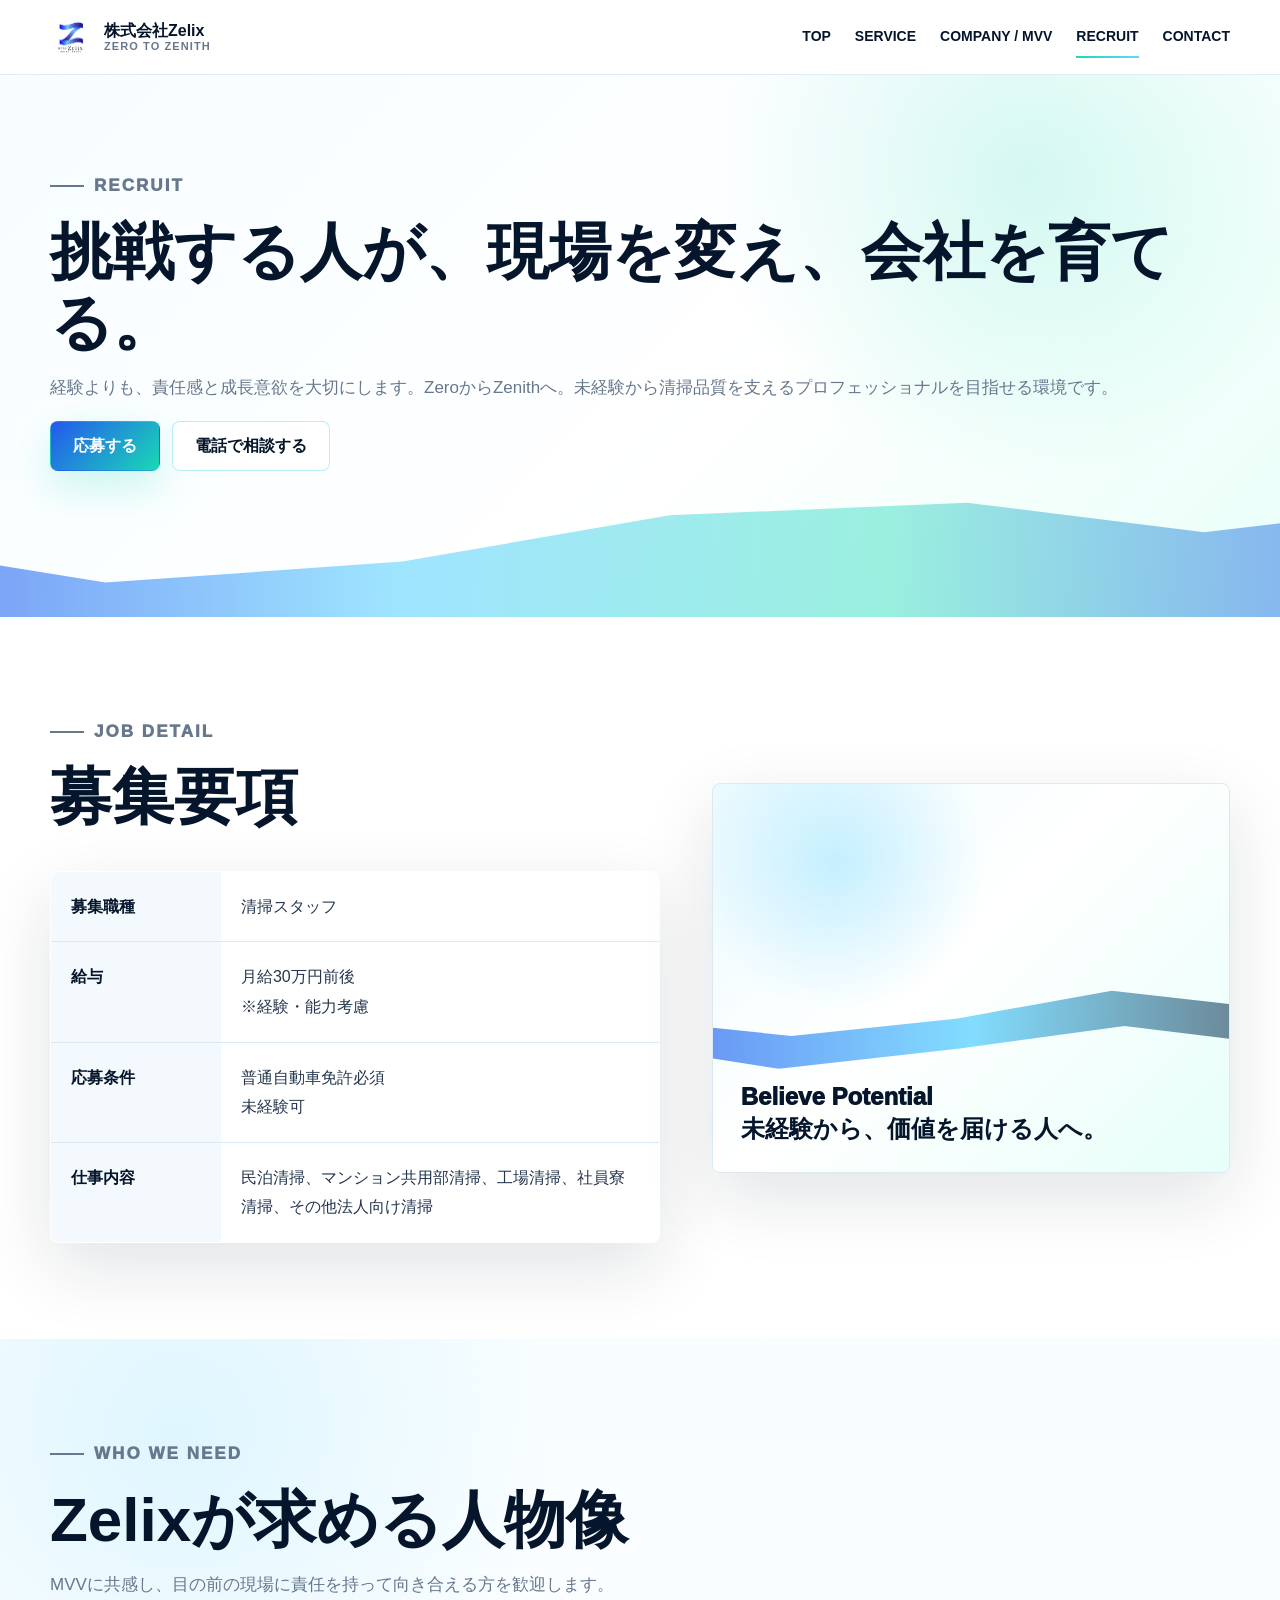
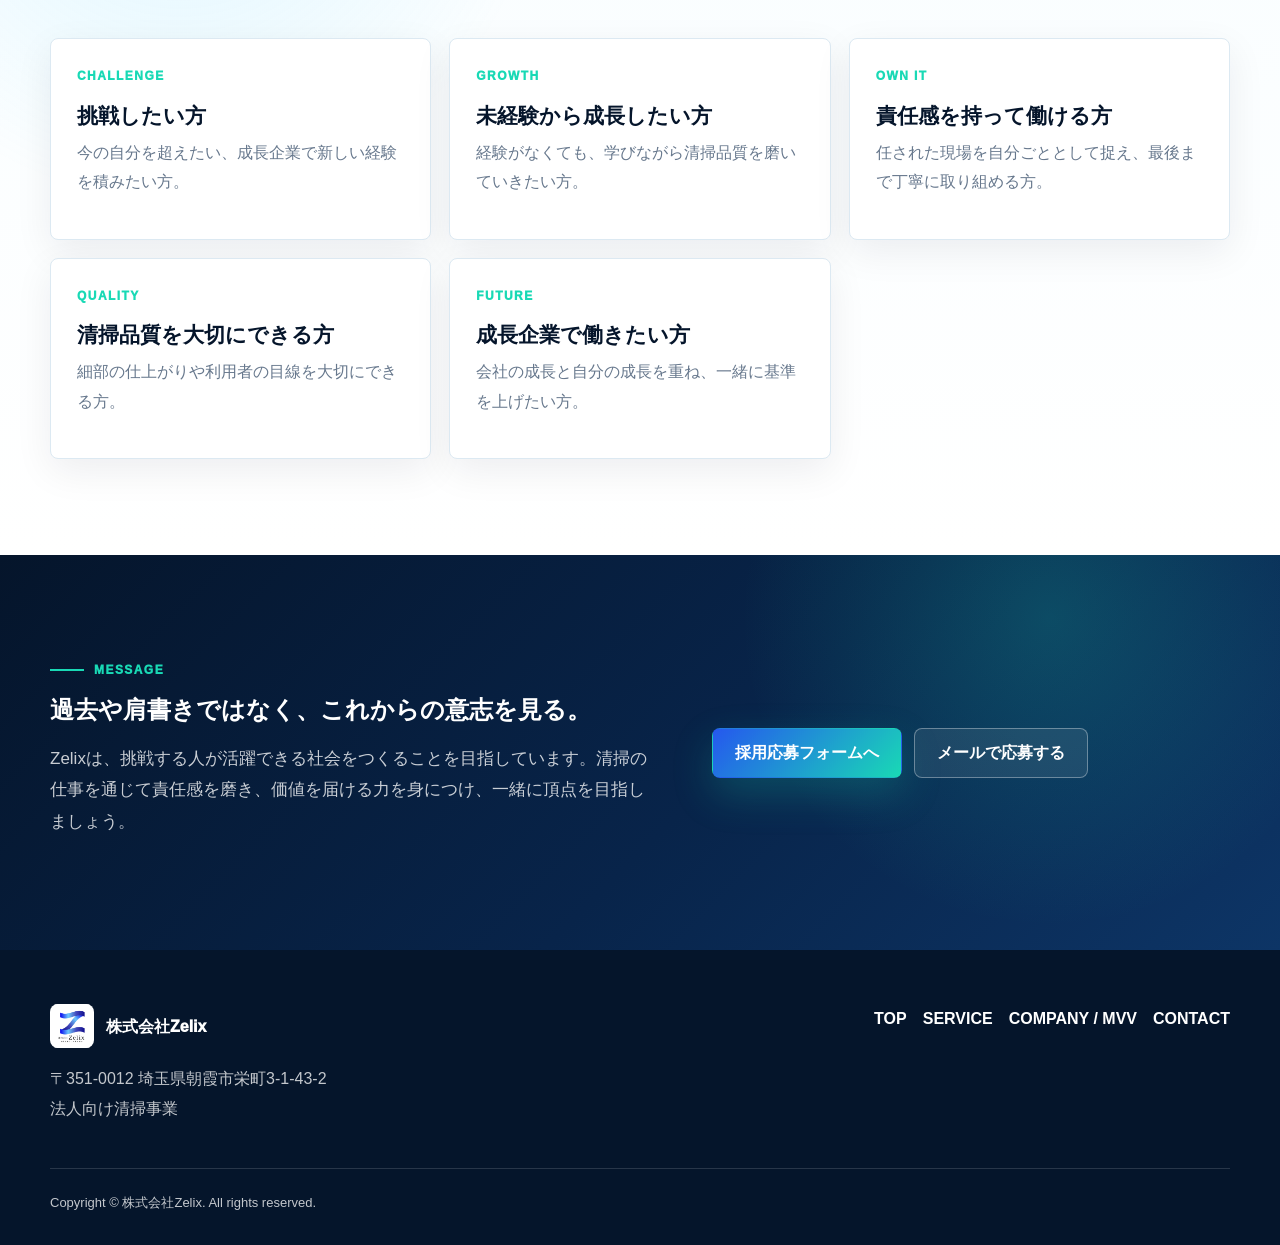
==== careers.html @ 41d95df4 "Redesign Zelix corporate site" ====
<!doctype html>
<html lang="ja">
<head>
  <meta charset="utf-8">
  <meta name="viewport" content="width=device-width, initial-scale=1">
  <title>RECRUIT | 株式会社Zelix</title>
  <meta name="description" content="株式会社Zelixの採用情報。清掃スタッフを募集しています。月給30万円前後、普通自動車免許必須、未経験可。清掃求人 埼玉・朝霞市。">
  <meta property="og:title" content="RECRUIT | 株式会社Zelix">
  <meta property="og:description" content="ZeroからZenithへ。挑戦したい方、未経験から成長したい方を歓迎します。">
  <meta property="og:type" content="website">
  <meta property="og:image" content="assets/zelix-logo-glow.png">
  <link rel="icon" href="assets/zelix-logo.jpg">
  <link rel="stylesheet" href="styles.css">
</head>
<body>
  <header class="site-header">
    <div class="nav">
      <a class="brand" href="index.html"><img src="assets/zelix-logo.jpg" alt="株式会社Zelix ロゴ"><span>株式会社Zelix<small>Zero to Zenith</small></span></a>
      <button class="menu-toggle" type="button" aria-expanded="false" aria-label="メニュー">≡</button>
      <nav class="nav-links" aria-label="主要ナビゲーション">
        <a href="index.html">TOP</a>
        <a href="services.html">SERVICE</a>
        <a href="company.html">COMPANY / MVV</a>
        <a href="careers.html" aria-current="page">RECRUIT</a>
        <a href="index.html#contact">CONTACT</a>
      </nav>
    </div>
  </header>

  <main>
    <section class="page-hero">
      <div class="container">
        <p class="eyebrow">Recruit</p>
        <h1>挑戦する人が、現場を変え、会社を育てる。</h1>
        <p>経験よりも、責任感と成長意欲を大切にします。ZeroからZenithへ。未経験から清掃品質を支えるプロフェッショナルを目指せる環境です。</p>
        <div class="actions"><a class="btn btn-primary" href="index.html#contact">応募する</a><a class="btn btn-light" href="tel:09079492889">電話で相談する</a></div>
      </div>
    </section>

    <section class="section">
      <div class="container split">
        <div>
          <div class="section-head">
            <p class="eyebrow">Job Detail</p>
            <h2>募集要項</h2>
          </div>
          <table class="table">
            <tbody>
              <tr><th>募集職種</th><td>清掃スタッフ</td></tr>
              <tr><th>給与</th><td>月給30万円前後<br>※経験・能力考慮</td></tr>
              <tr><th>応募条件</th><td>普通自動車免許必須<br>未経験可</td></tr>
              <tr><th>仕事内容</th><td>民泊清掃、マンション共用部清掃、工場清掃、社員寮清掃、その他法人向け清掃</td></tr>
            </tbody>
          </table>
        </div>
        <div class="media-frame"><span>Believe Potential<br>未経験から、価値を届ける人へ。</span></div>
      </div>
    </section>

    <section class="section section-soft">
      <div class="container">
        <div class="section-head">
          <p class="eyebrow">Who We Need</p>
          <h2>Zelixが求める人物像</h2>
          <p>MVVに共感し、目の前の現場に責任を持って向き合える方を歓迎します。</p>
        </div>
        <div class="grid-3">
          <article class="card"><small>Challenge</small><h3>挑戦したい方</h3><p>今の自分を超えたい、成長企業で新しい経験を積みたい方。</p></article>
          <article class="card"><small>Growth</small><h3>未経験から成長したい方</h3><p>経験がなくても、学びながら清掃品質を磨いていきたい方。</p></article>
          <article class="card"><small>Own It</small><h3>責任感を持って働ける方</h3><p>任された現場を自分ごととして捉え、最後まで丁寧に取り組める方。</p></article>
          <article class="card"><small>Quality</small><h3>清掃品質を大切にできる方</h3><p>細部の仕上がりや利用者の目線を大切にできる方。</p></article>
          <article class="card"><small>Future</small><h3>成長企業で働きたい方</h3><p>会社の成長と自分の成長を重ね、一緒に基準を上げたい方。</p></article>
        </div>
      </div>
    </section>

    <section class="section section-dark">
      <div class="container split">
        <div>
          <p class="eyebrow">Message</p>
          <h2>過去や肩書きではなく、これからの意志を見る。</h2>
          <p class="lead">Zelixは、挑戦する人が活躍できる社会をつくることを目指しています。清掃の仕事を通じて責任感を磨き、価値を届ける力を身につけ、一緒に頂点を目指しましょう。</p>
        </div>
        <div class="actions"><a class="btn btn-primary" href="index.html#contact">採用応募フォームへ</a><a class="btn btn-ghost" href="mailto:uzawa@zelix-jp.com?subject=採用応募について">メールで応募する</a></div>
      </div>
    </section>
  </main>

  <footer class="site-footer">
    <div class="container footer-grid">
      <div><a class="footer-brand" href="index.html"><img src="assets/zelix-logo.jpg" alt="">株式会社Zelix</a><p>〒351-0012 埼玉県朝霞市栄町3-1-43-2<br>法人向け清掃事業</p></div>
      <nav class="footer-links" aria-label="フッターナビゲーション"><a href="index.html">TOP</a><a href="services.html">SERVICE</a><a href="company.html">COMPANY / MVV</a><a href="index.html#contact">CONTACT</a></nav>
    </div>
    <div class="container copyright">Copyright © 株式会社Zelix. All rights reserved.</div>
  </footer>
  <script src="script.js" defer></script>
</body>
</html>
---- styles.css ----
:root {
  --navy: #05152b;
  --midnight: #071f3f;
  --deep: #0b2e5a;
  --blue: #2558ee;
  --sky: #67d5ff;
  --emerald: #19d9b5;
  --mint: #dffcf7;
  --ink: #0c1d32;
  --text: #24364d;
  --muted: #67788d;
  --line: #dce9f2;
  --paper: #ffffff;
  --soft: #f5fbfe;
  --radius: 8px;
  --shadow: 0 24px 72px rgba(5, 21, 43, 0.12);
}

* {
  box-sizing: border-box;
}

html {
  scroll-behavior: smooth;
}

body {
  margin: 0;
  color: var(--text);
  background: var(--paper);
  font-family: "Noto Sans JP", "Hiragino Kaku Gothic ProN", "Yu Gothic", Meiryo, sans-serif;
  font-size: 16px;
  line-height: 1.85;
  letter-spacing: 0;
}

img {
  display: block;
  max-width: 100%;
}

a {
  color: inherit;
  text-decoration: none;
}

.site-header {
  position: sticky;
  top: 0;
  z-index: 50;
  background: rgba(255, 255, 255, 0.92);
  border-bottom: 1px solid rgba(220, 233, 242, 0.86);
  backdrop-filter: blur(18px);
}

.nav {
  width: min(1180px, calc(100% - 32px));
  min-height: 74px;
  margin: 0 auto;
  display: flex;
  align-items: center;
  justify-content: space-between;
  gap: 18px;
}

.brand {
  display: inline-flex;
  align-items: center;
  gap: 12px;
  color: var(--navy);
  font-weight: 900;
  line-height: 1.2;
}

.brand img {
  width: 42px;
  height: 42px;
  object-fit: contain;
}

.brand small {
  display: block;
  color: var(--muted);
  font-size: 11px;
  font-weight: 800;
  letter-spacing: 0.1em;
  text-transform: uppercase;
}

.nav-links {
  display: flex;
  align-items: center;
  gap: 24px;
  color: var(--navy);
  font-size: 14px;
  font-weight: 850;
}

.nav-links a {
  position: relative;
  padding: 8px 0;
}

.nav-links a::after {
  content: "";
  position: absolute;
  left: 0;
  right: 0;
  bottom: 0;
  height: 2px;
  transform: scaleX(0);
  transform-origin: left;
  background: linear-gradient(90deg, var(--emerald), var(--sky));
  transition: transform 180ms ease;
}

.nav-links a:hover::after,
.nav-links a[aria-current="page"]::after {
  transform: scaleX(1);
}

.menu-toggle {
  display: none;
  width: 44px;
  height: 44px;
  border: 1px solid var(--line);
  border-radius: var(--radius);
  background: var(--paper);
  color: var(--navy);
  font-size: 22px;
  font-weight: 900;
}

.container {
  width: min(1180px, calc(100% - 32px));
  margin: 0 auto;
}

.section {
  padding: 96px 0;
}

.section-soft {
  background:
    radial-gradient(circle at 14% 12%, rgba(103, 213, 255, 0.18), transparent 28%),
    linear-gradient(180deg, #f8fdff, #ffffff);
}

.section-dark {
  color: rgba(255, 255, 255, 0.86);
  background:
    radial-gradient(circle at 82% 16%, rgba(25, 217, 181, 0.2), transparent 28%),
    linear-gradient(135deg, var(--navy), #08244a 56%, #0d3566);
}

.eyebrow {
  display: inline-flex;
  align-items: center;
  gap: 10px;
  margin: 0 0 14px;
  color: var(--emerald);
  font-size: 12px;
  font-weight: 950;
  letter-spacing: 0.12em;
  text-transform: uppercase;
}

.eyebrow::before {
  content: "";
  width: 34px;
  height: 2px;
  background: currentColor;
}

h1,
h2,
h3,
p {
  margin-top: 0;
}

h1,
h2,
h3 {
  color: var(--navy);
  line-height: 1.15;
}

.section-dark h1,
.section-dark h2,
.section-dark h3 {
  color: var(--paper);
}

.hero {
  position: relative;
  overflow: hidden;
  min-height: calc(100svh - 74px);
  color: rgba(255, 255, 255, 0.88);
  background:
    radial-gradient(circle at 78% 16%, rgba(25, 217, 181, 0.24), transparent 28%),
    radial-gradient(circle at 20% 78%, rgba(37, 88, 238, 0.26), transparent 30%),
    linear-gradient(135deg, #041226 0%, #09284e 54%, #0b3867 100%);
}

.hero::before,
.page-hero::before,
.wave-band::before {
  content: "";
  position: absolute;
  left: -8%;
  right: -8%;
  bottom: -54px;
  height: 210px;
  background: linear-gradient(90deg, rgba(37, 88, 238, 0.86), rgba(103, 213, 255, 0.86), rgba(25, 217, 181, 0.56), rgba(37, 88, 238, 0.7));
  clip-path: polygon(0 42%, 14% 58%, 34% 48%, 52% 26%, 72% 20%, 88% 34%, 100% 24%, 100% 100%, 0 100%);
  opacity: 0.74;
}

.hero-grid {
  position: relative;
  z-index: 1;
  width: min(1180px, calc(100% - 32px));
  min-height: calc(100svh - 74px);
  margin: 0 auto;
  padding: 84px 0 136px;
  display: grid;
  grid-template-columns: minmax(0, 1fr) minmax(320px, 0.9fr);
  gap: 58px;
  align-items: center;
}

.hero h1 {
  margin-bottom: 22px;
  color: var(--paper);
  font-size: clamp(48px, 8vw, 104px);
  letter-spacing: 0;
}

.hero-lead {
  max-width: 650px;
  margin-bottom: 30px;
  font-size: clamp(17px, 2vw, 21px);
}

.hero-actions,
.actions {
  display: flex;
  flex-wrap: wrap;
  gap: 12px;
}

.btn {
  display: inline-flex;
  align-items: center;
  justify-content: center;
  min-height: 50px;
  padding: 12px 22px;
  border: 1px solid transparent;
  border-radius: var(--radius);
  font-weight: 900;
  line-height: 1.35;
  transition: transform 180ms ease, border-color 180ms ease, box-shadow 180ms ease;
}

.btn:hover {
  transform: translateY(-2px);
}

.btn-primary {
  color: var(--paper);
  background: linear-gradient(135deg, var(--blue), var(--emerald));
  box-shadow: 0 16px 40px rgba(25, 217, 181, 0.22);
}

.btn-ghost {
  color: var(--paper);
  border-color: rgba(255, 255, 255, 0.34);
  background: rgba(255, 255, 255, 0.08);
}

.btn-light {
  color: var(--navy);
  border-color: rgba(103, 213, 255, 0.45);
  background: var(--paper);
}

.hero-visual {
  position: relative;
  min-height: 520px;
  border: 1px solid rgba(255, 255, 255, 0.18);
  border-radius: var(--radius);
  overflow: hidden;
  background:
    radial-gradient(circle at 28% 24%, rgba(103, 213, 255, 0.36), transparent 28%),
    linear-gradient(145deg, rgba(255, 255, 255, 0.16), rgba(255, 255, 255, 0.05));
  box-shadow: 0 36px 96px rgba(0, 0, 0, 0.28);
}

.hero-visual::before {
  content: "";
  position: absolute;
  inset: auto -12% 18% -12%;
  height: 150px;
  background: linear-gradient(90deg, rgba(37, 88, 238, 0.92), rgba(103, 213, 255, 0.88), rgba(5, 21, 43, 0.66));
  clip-path: polygon(0 44%, 18% 60%, 45% 42%, 73% 22%, 100% 36%, 100% 62%, 74% 48%, 48% 64%, 20% 82%, 0 66%);
  opacity: 0.48;
}

.hero-visual img {
  position: absolute;
  inset: 50% auto auto 50%;
  width: min(440px, 82%);
  transform: translate(-50%, -52%);
  filter: drop-shadow(0 28px 54px rgba(0, 0, 0, 0.36));
}

.hero-visual strong {
  position: absolute;
  left: 30px;
  right: 30px;
  bottom: 28px;
  color: var(--paper);
  font-size: 22px;
  line-height: 1.45;
}

.section-head {
  max-width: 780px;
  margin-bottom: 38px;
}

.section-head h2,
.page-hero h1 {
  margin-bottom: 14px;
  font-size: clamp(34px, 5vw, 62px);
}

.section-head p,
.page-hero p,
.lead {
  color: var(--muted);
  font-size: 17px;
}

.section-dark .section-head p,
.section-dark .lead {
  color: rgba(255, 255, 255, 0.78);
}

.split {
  display: grid;
  grid-template-columns: minmax(0, 1fr) minmax(300px, 0.85fr);
  gap: 52px;
  align-items: center;
}

.concept-copy {
  padding: 32px;
  border: 1px solid var(--line);
  border-radius: var(--radius);
  background: var(--paper);
  box-shadow: var(--shadow);
}

.concept-copy strong {
  color: var(--navy);
  font-size: clamp(24px, 3vw, 36px);
  line-height: 1.35;
}

.media-frame {
  position: relative;
  min-height: 390px;
  overflow: hidden;
  border: 1px solid var(--line);
  border-radius: var(--radius);
  background:
    radial-gradient(circle at 24% 20%, rgba(103, 213, 255, 0.35), transparent 30%),
    linear-gradient(135deg, #eefbff, #ffffff 46%, #e6fff9);
  box-shadow: var(--shadow);
}

.media-frame::after {
  content: "";
  position: absolute;
  left: -12%;
  right: -12%;
  bottom: 22%;
  height: 126px;
  background: linear-gradient(90deg, rgba(37, 88, 238, 0.7), rgba(103, 213, 255, 0.82), rgba(5, 21, 43, 0.58));
  clip-path: polygon(0 48%, 22% 60%, 48% 46%, 72% 24%, 100% 40%, 100% 68%, 74% 52%, 48% 70%, 20% 86%, 0 70%);
}

.media-frame span {
  position: absolute;
  left: 28px;
  right: 28px;
  bottom: 26px;
  color: var(--navy);
  font-size: 24px;
  font-weight: 950;
  line-height: 1.35;
}

.grid-2,
.grid-3,
.grid-4 {
  display: grid;
  gap: 18px;
}

.grid-2 {
  grid-template-columns: repeat(2, minmax(0, 1fr));
}

.grid-3 {
  grid-template-columns: repeat(3, minmax(0, 1fr));
}

.grid-4 {
  grid-template-columns: repeat(4, minmax(0, 1fr));
}

.card,
.service-card,
.value-card,
.info-card {
  border: 1px solid var(--line);
  border-radius: var(--radius);
  background: var(--paper);
  box-shadow: 0 12px 38px rgba(5, 21, 43, 0.07);
}

.card,
.service-card,
.value-card,
.info-card {
  padding: 26px;
}

.card small,
.service-card small,
.value-card small {
  display: block;
  margin-bottom: 16px;
  color: var(--emerald);
  font-size: 12px;
  font-weight: 950;
  letter-spacing: 0.12em;
  text-transform: uppercase;
}

.card h3,
.service-card h3,
.value-card h3,
.info-card h3 {
  margin-bottom: 10px;
  font-size: 21px;
}

.card p,
.service-card p,
.value-card p,
.info-card p,
.service-card li,
.job-list li {
  color: var(--muted);
}

.service-card ul,
.job-list {
  margin: 14px 0 0;
  padding-left: 1.2em;
}

.works {
  display: grid;
  grid-template-columns: repeat(4, minmax(0, 1fr));
  gap: 1px;
  padding: 0;
  margin: 0;
  border: 1px solid rgba(255, 255, 255, 0.18);
  background: rgba(255, 255, 255, 0.18);
}

.works li {
  list-style: none;
  min-height: 96px;
  padding: 22px;
  display: flex;
  align-items: center;
  color: var(--paper);
  background: rgba(255, 255, 255, 0.07);
  font-weight: 850;
}

.page-hero {
  position: relative;
  overflow: hidden;
  padding: 92px 0 146px;
  background:
    radial-gradient(circle at 80% 18%, rgba(25, 217, 181, 0.18), transparent 28%),
    linear-gradient(135deg, #f7fdff, #ffffff 58%, #e9fff9);
}

.page-hero .container {
  position: relative;
  z-index: 1;
}

.table {
  width: 100%;
  border-collapse: collapse;
  overflow: hidden;
  border: 1px solid var(--line);
  border-radius: var(--radius);
  background: var(--paper);
  box-shadow: var(--shadow);
}

.table th,
.table td {
  padding: 20px;
  border-bottom: 1px solid var(--line);
  text-align: left;
  vertical-align: top;
}

.table th {
  width: 28%;
  color: var(--navy);
  background: #f3f9fc;
}

.table tr:last-child th,
.table tr:last-child td {
  border-bottom: 0;
}

.mvv-hero {
  padding: 42px;
  border: 1px solid rgba(255, 255, 255, 0.18);
  border-radius: var(--radius);
  background:
    radial-gradient(circle at 88% 12%, rgba(25, 217, 181, 0.24), transparent 28%),
    linear-gradient(135deg, rgba(255, 255, 255, 0.12), rgba(255, 255, 255, 0.05));
  box-shadow: 0 28px 76px rgba(0, 0, 0, 0.22);
}

.mvv-hero strong {
  display: block;
  margin-bottom: 18px;
  color: var(--paper);
  font-size: clamp(32px, 6vw, 78px);
  line-height: 1.08;
}

.principles {
  margin: 0;
  padding: 0;
  display: grid;
  gap: 12px;
}

.principles li {
  list-style: none;
  padding: 18px 20px;
  border: 1px solid rgba(255, 255, 255, 0.16);
  border-radius: var(--radius);
  background: rgba(255, 255, 255, 0.08);
  color: var(--paper);
  font-weight: 850;
}

.contact-panel {
  display: grid;
  grid-template-columns: minmax(0, 0.85fr) minmax(320px, 1.15fr);
  gap: 26px;
  align-items: start;
}

.contact-direct,
.contact-form {
  padding: 30px;
  border: 1px solid var(--line);
  border-radius: var(--radius);
  background: var(--paper);
  box-shadow: var(--shadow);
}

.form-grid {
  display: grid;
  gap: 14px;
}

.field {
  display: grid;
  gap: 6px;
}

.field label {
  color: var(--navy);
  font-size: 13px;
  font-weight: 900;
}

.field input,
.field textarea {
  width: 100%;
  border: 1px solid var(--line);
  border-radius: var(--radius);
  padding: 13px 14px;
  color: var(--ink);
  background: #fbfeff;
  font: inherit;
}

.field textarea {
  min-height: 150px;
  resize: vertical;
}

.form-message {
  display: none;
  margin: 14px 0 0;
  padding: 14px;
  border-radius: var(--radius);
  color: var(--navy);
  background: var(--mint);
  font-weight: 850;
}

.form-message.is-visible {
  display: block;
}

.site-footer {
  padding: 54px 0 30px;
  color: rgba(255, 255, 255, 0.76);
  background: var(--navy);
}

.footer-grid {
  display: grid;
  grid-template-columns: 1fr auto;
  gap: 28px;
}

.footer-brand {
  display: inline-flex;
  align-items: center;
  gap: 12px;
  margin-bottom: 16px;
  color: var(--paper);
  font-weight: 950;
}

.footer-brand img {
  width: 44px;
  height: 44px;
  object-fit: contain;
  background: var(--paper);
  border-radius: var(--radius);
}

.footer-links {
  display: flex;
  flex-wrap: wrap;
  gap: 16px;
  color: var(--paper);
  font-weight: 850;
}

.copyright {
  margin-top: 28px;
  padding-top: 22px;
  border-top: 1px solid rgba(255, 255, 255, 0.14);
  font-size: 13px;
}

@media (max-width: 980px) {
  .menu-toggle {
    display: inline-flex;
    align-items: center;
    justify-content: center;
  }

  .nav-links {
    position: absolute;
    top: 74px;
    left: 16px;
    right: 16px;
    display: none;
    padding: 18px;
    flex-direction: column;
    align-items: stretch;
    gap: 6px;
    border: 1px solid var(--line);
    border-radius: var(--radius);
    background: var(--paper);
    box-shadow: var(--shadow);
  }

  .nav-links.is-open {
    display: flex;
  }

  .hero-grid,
  .split,
  .contact-panel {
    grid-template-columns: 1fr;
  }

  .hero-grid {
    min-height: auto;
    padding: 64px 0 122px;
  }

  .hero-visual {
    min-height: 420px;
  }

  .grid-2,
  .grid-3,
  .grid-4,
  .works,
  .footer-grid {
    grid-template-columns: 1fr;
  }
}

@media (max-width: 560px) {
  .nav,
  .container,
  .hero-grid {
    width: min(100% - 24px, 1180px);
  }

  .brand small {
    display: none;
  }

  .section {
    padding: 70px 0;
  }

  .page-hero {
    padding: 66px 0 118px;
  }

  .hero h1 {
    font-size: clamp(44px, 16vw, 70px);
  }

  .hero-actions .btn,
  .actions .btn {
    width: 100%;
  }

  .hero-visual {
    min-height: 360px;
  }

  .hero-visual img {
    width: min(360px, 90%);
  }

  .card,
  .service-card,
  .value-card,
  .info-card,
  .concept-copy,
  .contact-direct,
  .contact-form,
  .mvv-hero {
    padding: 22px;
  }

  .table,
  .table tbody,
  .table tr,
  .table th,
  .table td {
    display: block;
    width: 100%;
  }

  .table th {
    padding-bottom: 8px;
    border-bottom: 0;
  }

  .table td {
    padding-top: 8px;
  }
}
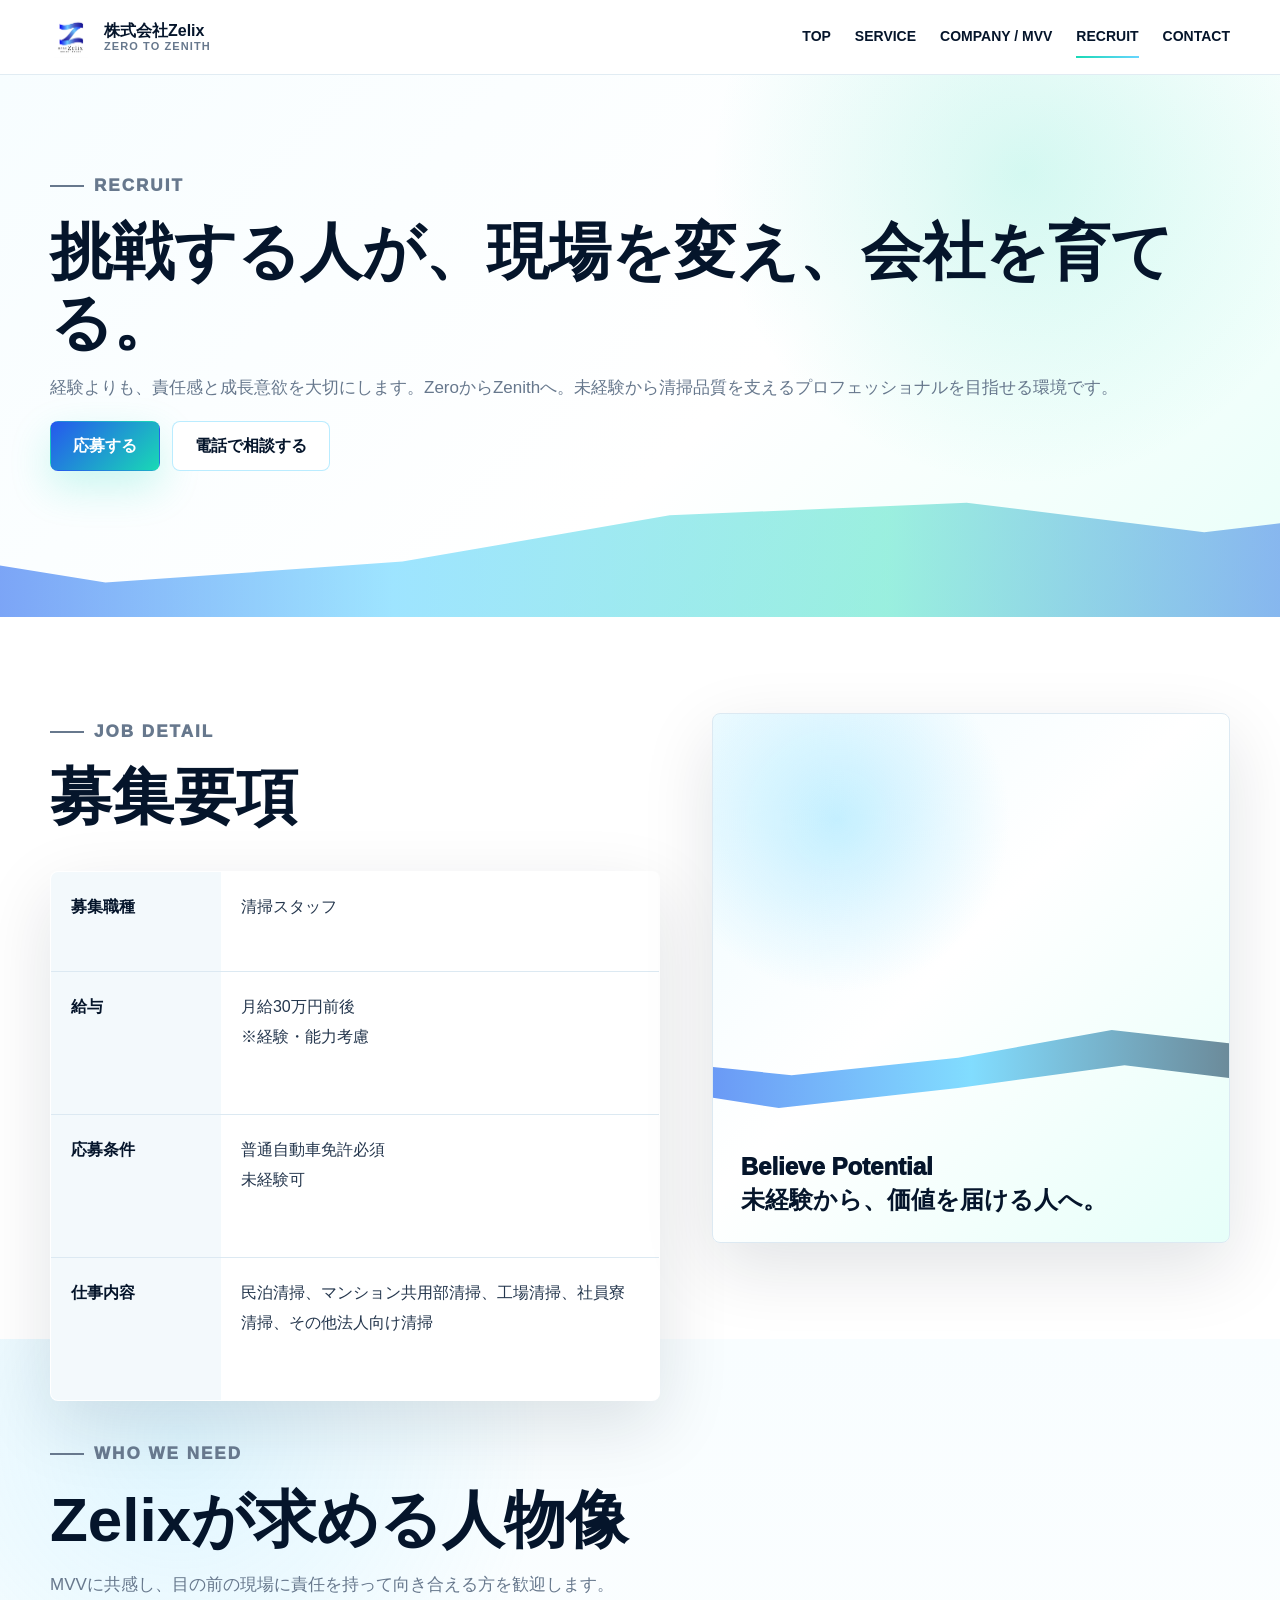
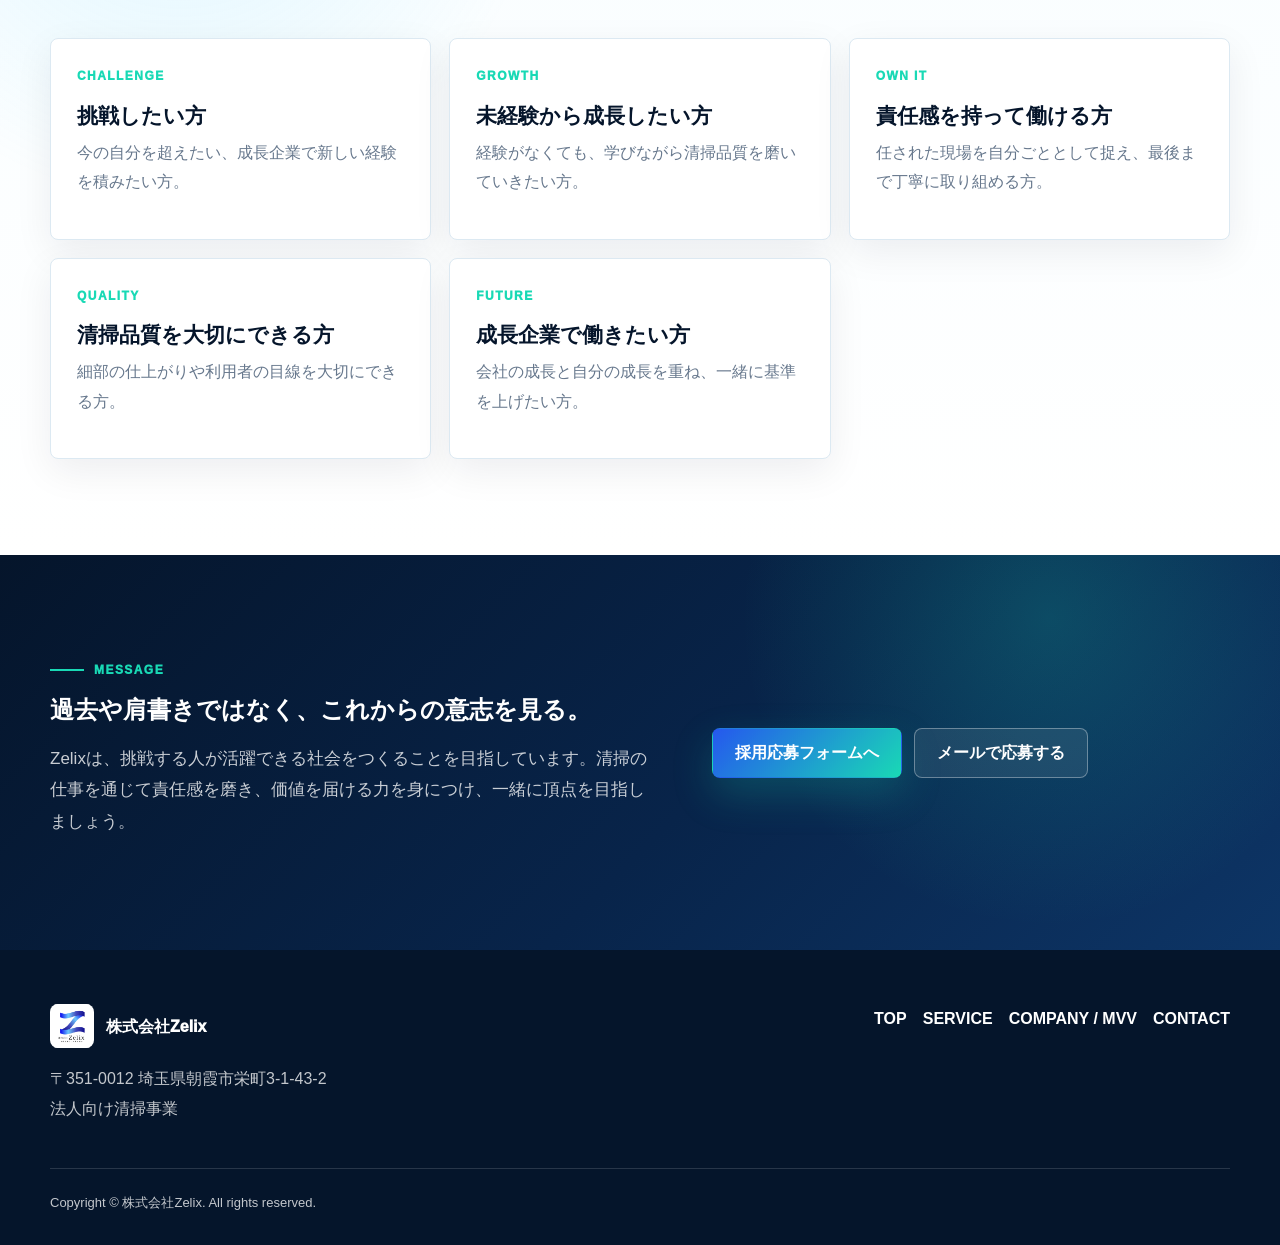
==== commit a2310fb8: "Adjust section copy and equalize feature panels" ====
--- a/careers.html
+++ b/careers.html
@@ -38,7 +38,7 @@
     </section>
 
     <section class="section">
-      <div class="container split">
+      <div class="container split equal-height">
         <div>
           <div class="section-head">
             <p class="eyebrow">Job Detail</p>
--- a/styles.css
+++ b/styles.css
@@ -297,6 +297,23 @@
   box-shadow: 0 36px 96px rgba(0, 0, 0, 0.28);
 }
 
+.hero-logo-crop {
+  position: absolute;
+  inset: 28px 46px 118px;
+  z-index: 1;
+  overflow: hidden;
+}
+
+.hero-logo-crop::after {
+  content: "";
+  position: absolute;
+  left: 0;
+  right: 0;
+  bottom: 0;
+  height: 72px;
+  background: linear-gradient(180deg, rgba(14, 52, 86, 0), rgba(14, 52, 86, 0.96) 58%, rgba(14, 52, 86, 1));
+}
+
 .hero-visual::before {
   content: "";
   position: absolute;
@@ -309,20 +326,25 @@
 
 .hero-visual img {
   position: absolute;
-  inset: 50% auto auto 50%;
-  width: min(440px, 82%);
-  transform: translate(-50%, -52%);
+  left: 50%;
+  top: 50%;
+  width: min(520px, 122%);
+  max-width: none;
+  transform: translate(-50%, -40%);
   filter: drop-shadow(0 28px 54px rgba(0, 0, 0, 0.36));
 }
 
 .hero-visual strong {
   position: absolute;
+  z-index: 2;
   left: 30px;
   right: 30px;
   bottom: 28px;
   color: var(--paper);
   font-size: 22px;
+  font-weight: 950;
   line-height: 1.45;
+  text-shadow: 0 8px 24px rgba(0, 0, 0, 0.36);
 }
 
 .section-head {
@@ -334,6 +356,12 @@
 .page-hero h1 {
   margin-bottom: 14px;
   font-size: clamp(34px, 5vw, 62px);
+}
+
+.contact-title {
+  font-size: clamp(32px, 4.2vw, 54px);
+  word-break: keep-all;
+  overflow-wrap: normal;
 }
 
 .section-head p,
@@ -353,6 +381,19 @@
   grid-template-columns: minmax(0, 1fr) minmax(300px, 0.85fr);
   gap: 52px;
   align-items: center;
+}
+
+.equal-height {
+  align-items: stretch;
+}
+
+.equal-height > * {
+  min-height: 100%;
+}
+
+.equal-height .table,
+.equal-height .media-frame {
+  height: 100%;
 }
 
 .concept-copy {
@@ -543,8 +584,9 @@
   border: 1px solid rgba(255, 255, 255, 0.18);
   border-radius: var(--radius);
   background:
-    radial-gradient(circle at 88% 12%, rgba(25, 217, 181, 0.24), transparent 28%),
-    linear-gradient(135deg, rgba(255, 255, 255, 0.12), rgba(255, 255, 255, 0.05));
+    radial-gradient(circle at 88% 12%, rgba(25, 217, 181, 0.32), transparent 30%),
+    radial-gradient(circle at 8% 82%, rgba(37, 88, 238, 0.28), transparent 34%),
+    linear-gradient(135deg, #061a35 0%, #0a2b55 58%, #0d3b68 100%);
   box-shadow: 0 28px 76px rgba(0, 0, 0, 0.22);
 }
 
@@ -552,8 +594,15 @@
   display: block;
   margin-bottom: 18px;
   color: var(--paper);
-  font-size: clamp(32px, 6vw, 78px);
-  line-height: 1.08;
+  font-size: clamp(24px, 4vw, 44px);
+  line-height: 1.16;
+}
+
+.mvv-hero p:not(.eyebrow) {
+  color: rgba(255, 255, 255, 0.84);
+  font-size: clamp(18px, 2.2vw, 24px);
+  font-weight: 850;
+  line-height: 1.75;
 }
 
 .principles {
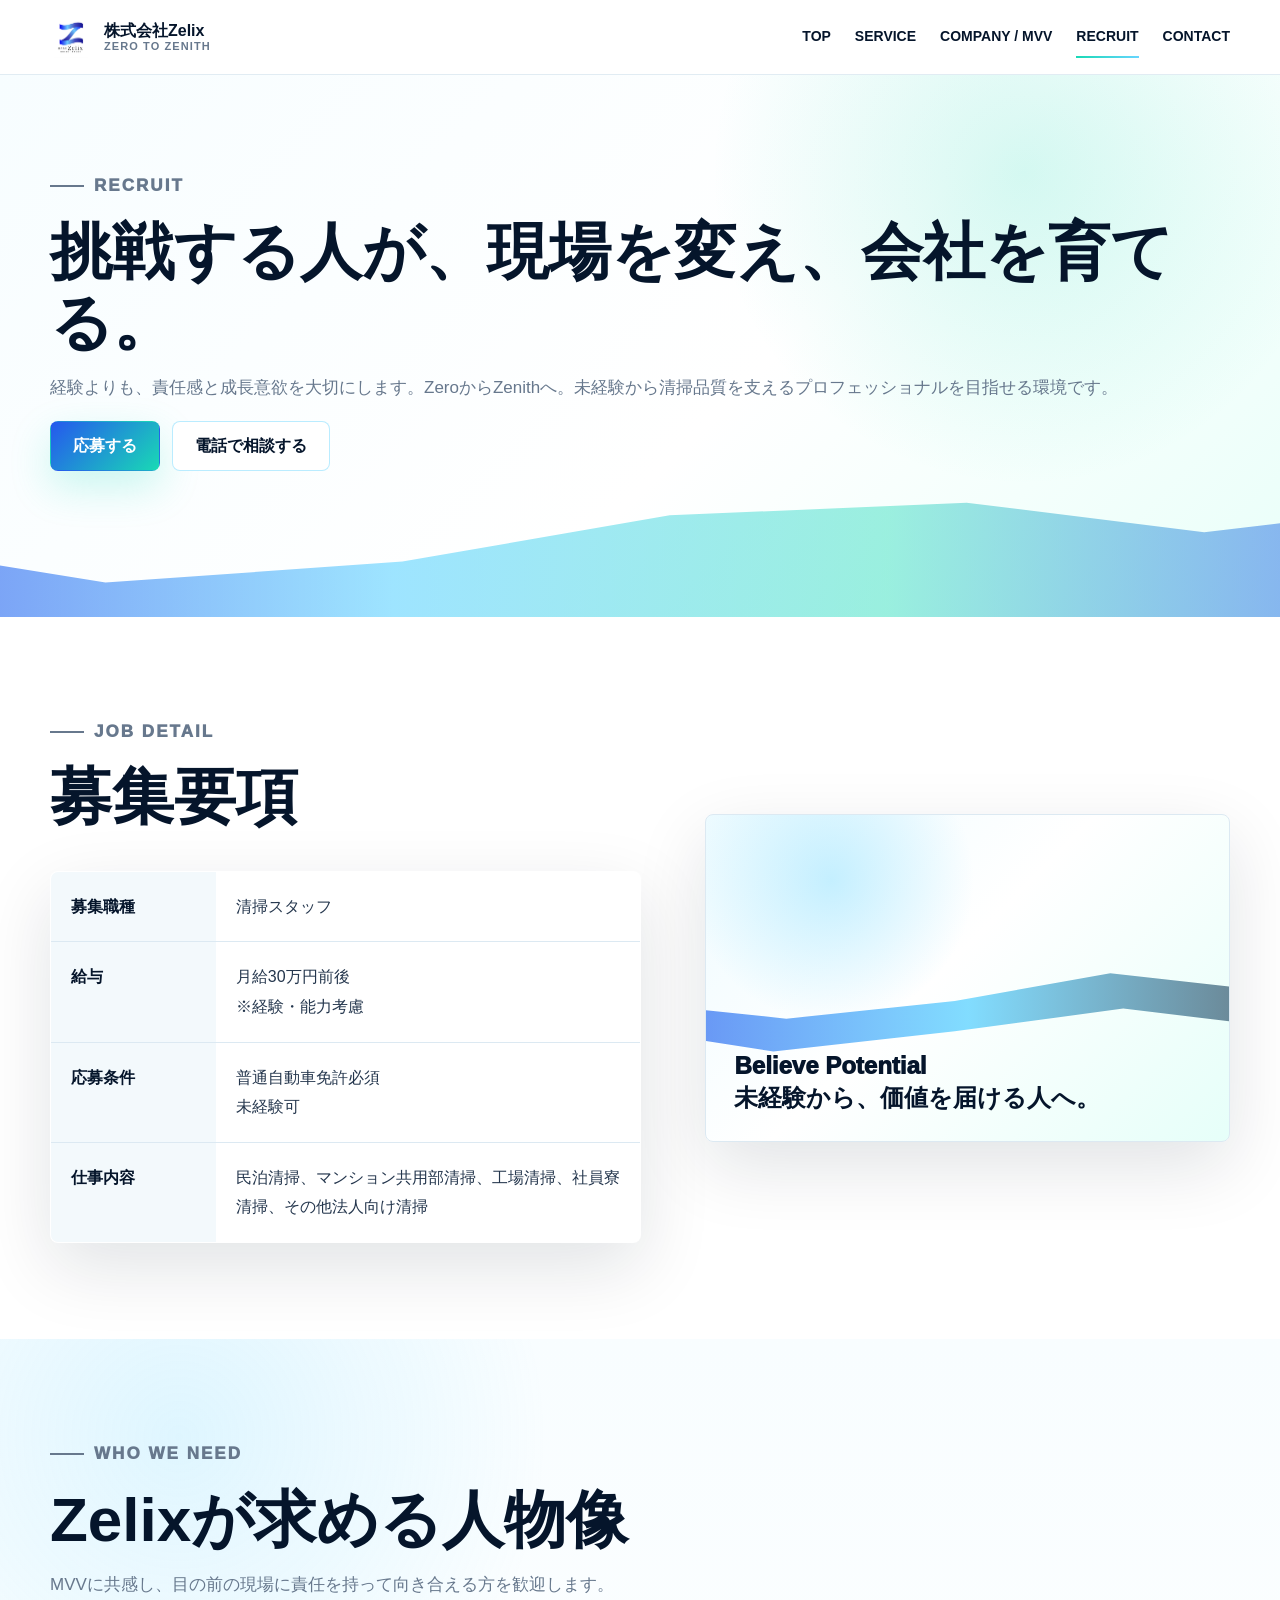
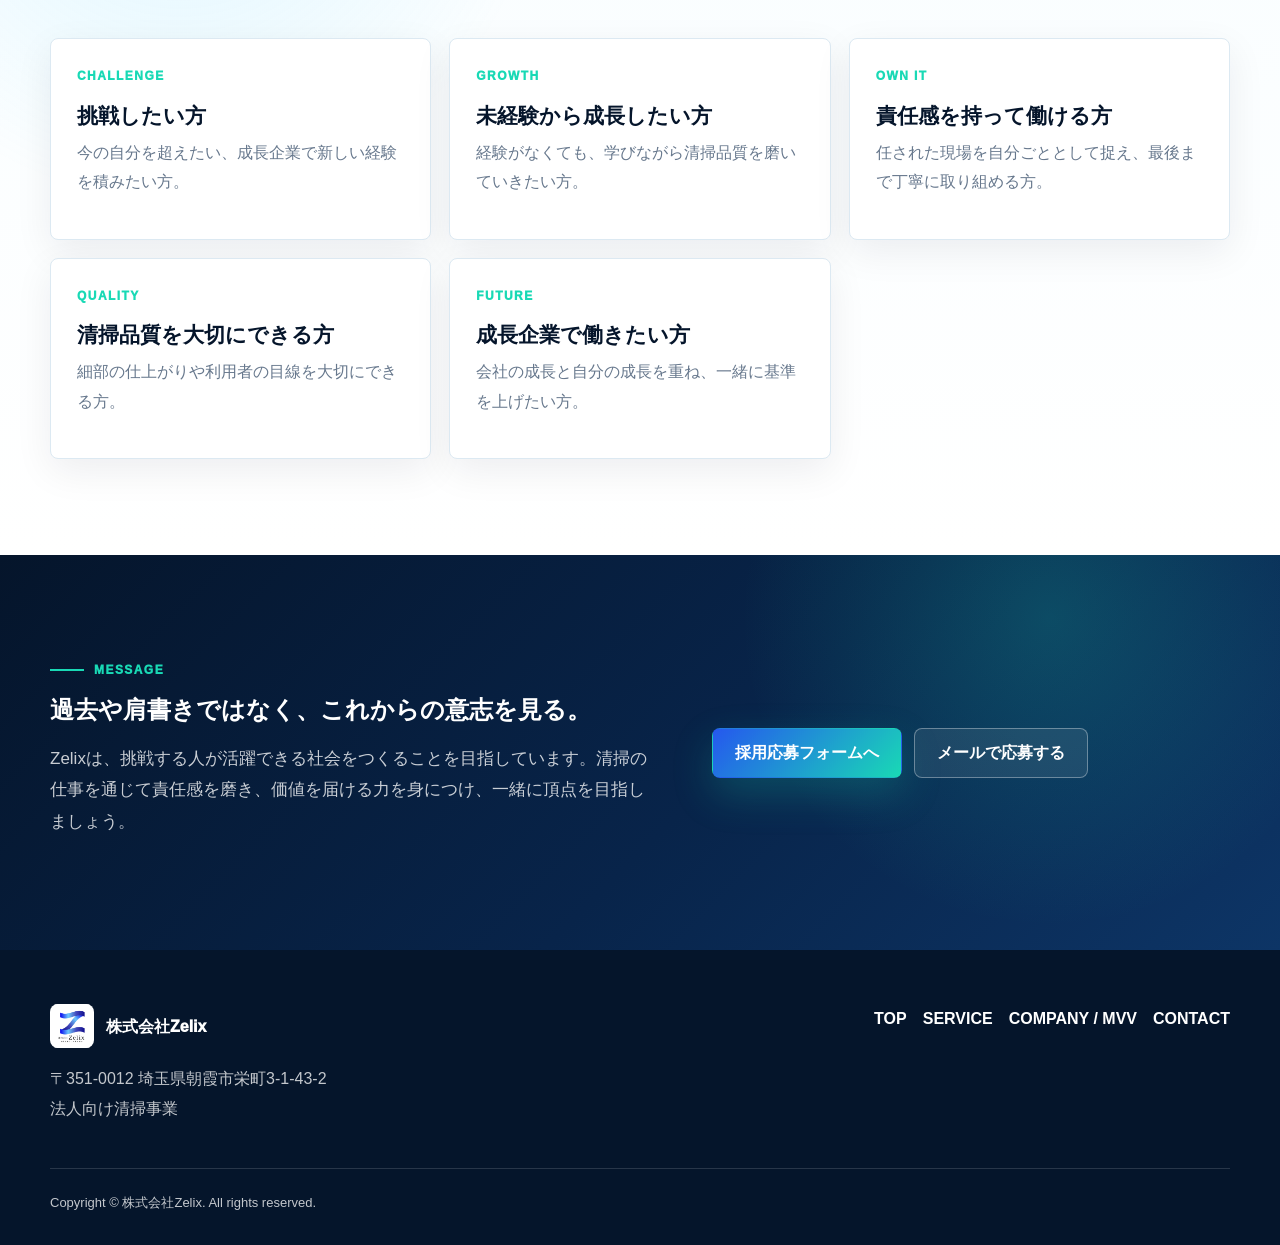
==== commit b4f5441e: "Rebalance profile and recruit panels" ====
--- a/careers.html
+++ b/careers.html
@@ -38,7 +38,7 @@
     </section>
 
     <section class="section">
-      <div class="container split equal-height">
+      <div class="container split balanced-split">
         <div>
           <div class="section-head">
             <p class="eyebrow">Job Detail</p>
--- a/styles.css
+++ b/styles.css
@@ -383,17 +383,9 @@
   align-items: center;
 }
 
-.equal-height {
-  align-items: stretch;
-}
-
-.equal-height > * {
-  min-height: 100%;
-}
-
-.equal-height .table,
-.equal-height .media-frame {
-  height: 100%;
+.balanced-split {
+  grid-template-columns: minmax(0, 1.06fr) minmax(360px, 0.94fr);
+  gap: clamp(36px, 5vw, 64px);
 }
 
 .concept-copy {
@@ -412,7 +404,8 @@
 
 .media-frame {
   position: relative;
-  min-height: 390px;
+  min-height: 0;
+  aspect-ratio: 16 / 10;
   overflow: hidden;
   border: 1px solid var(--line);
   border-radius: var(--radius);
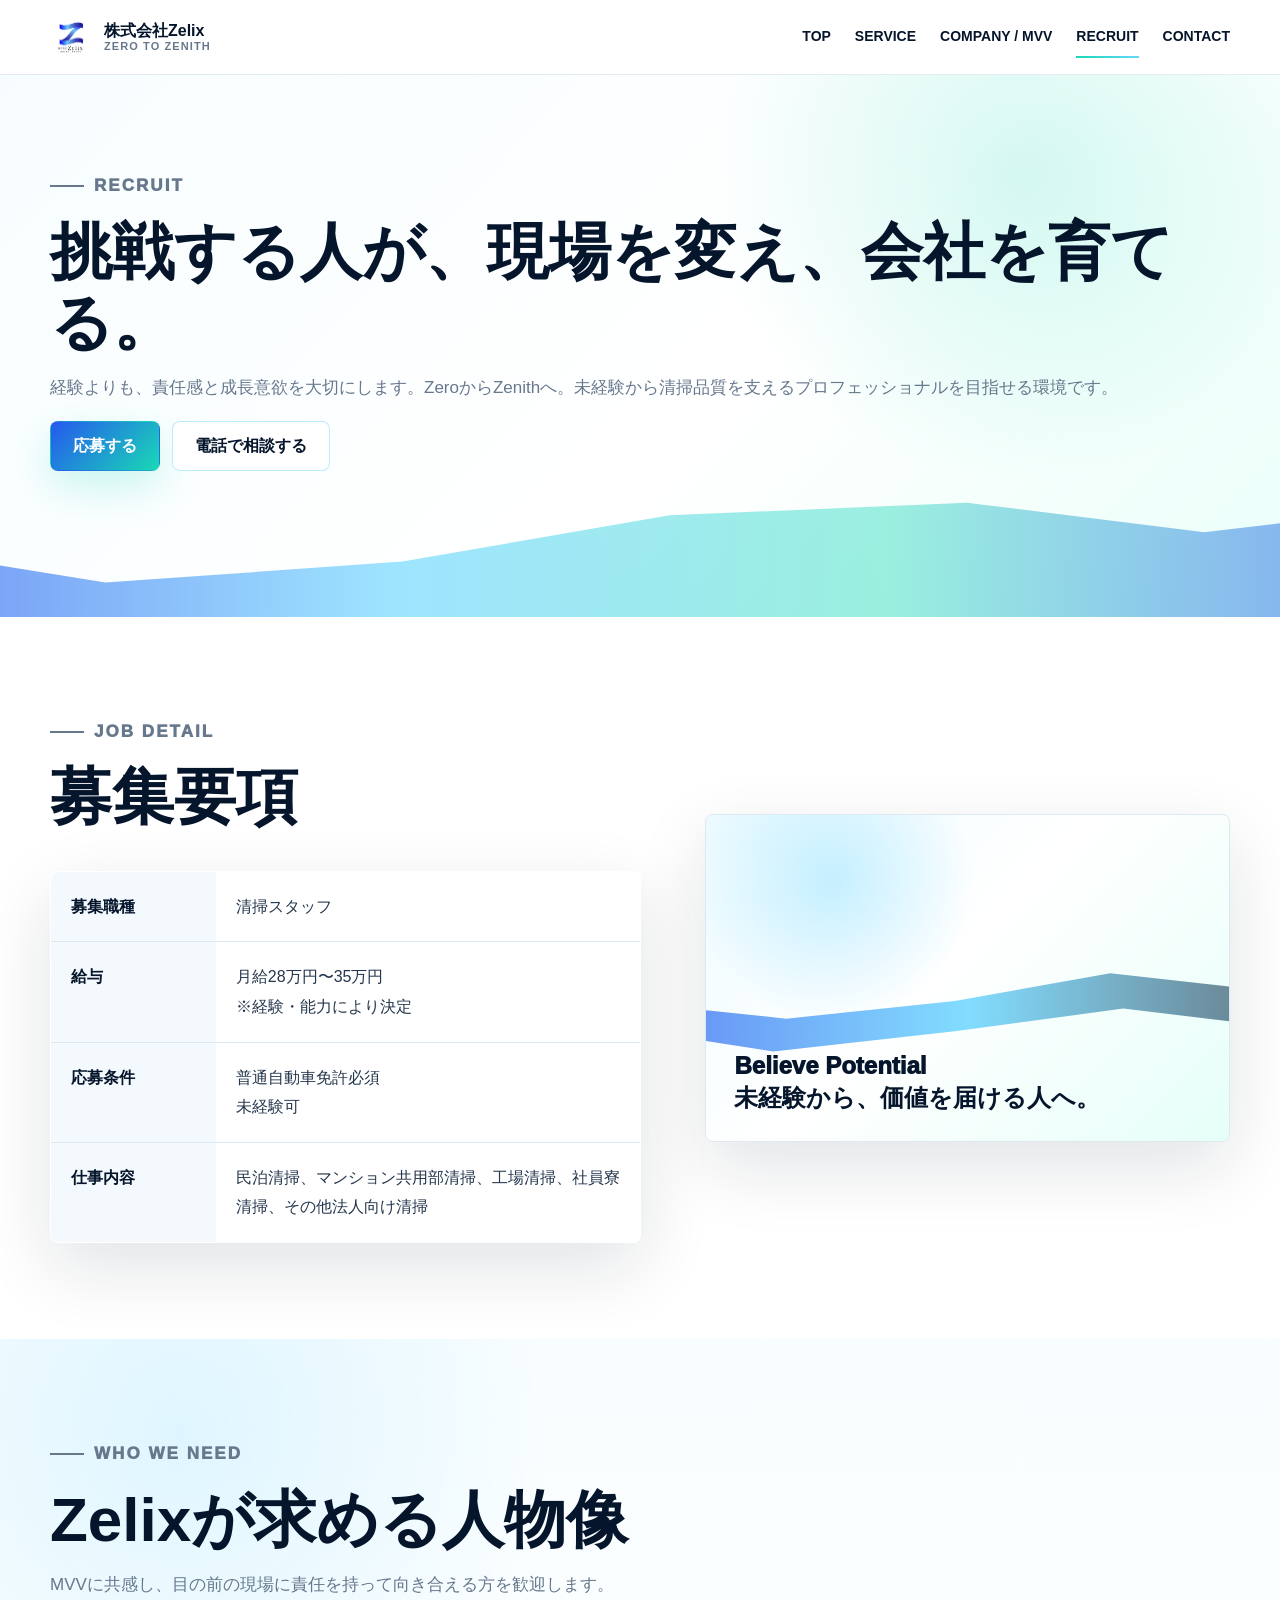
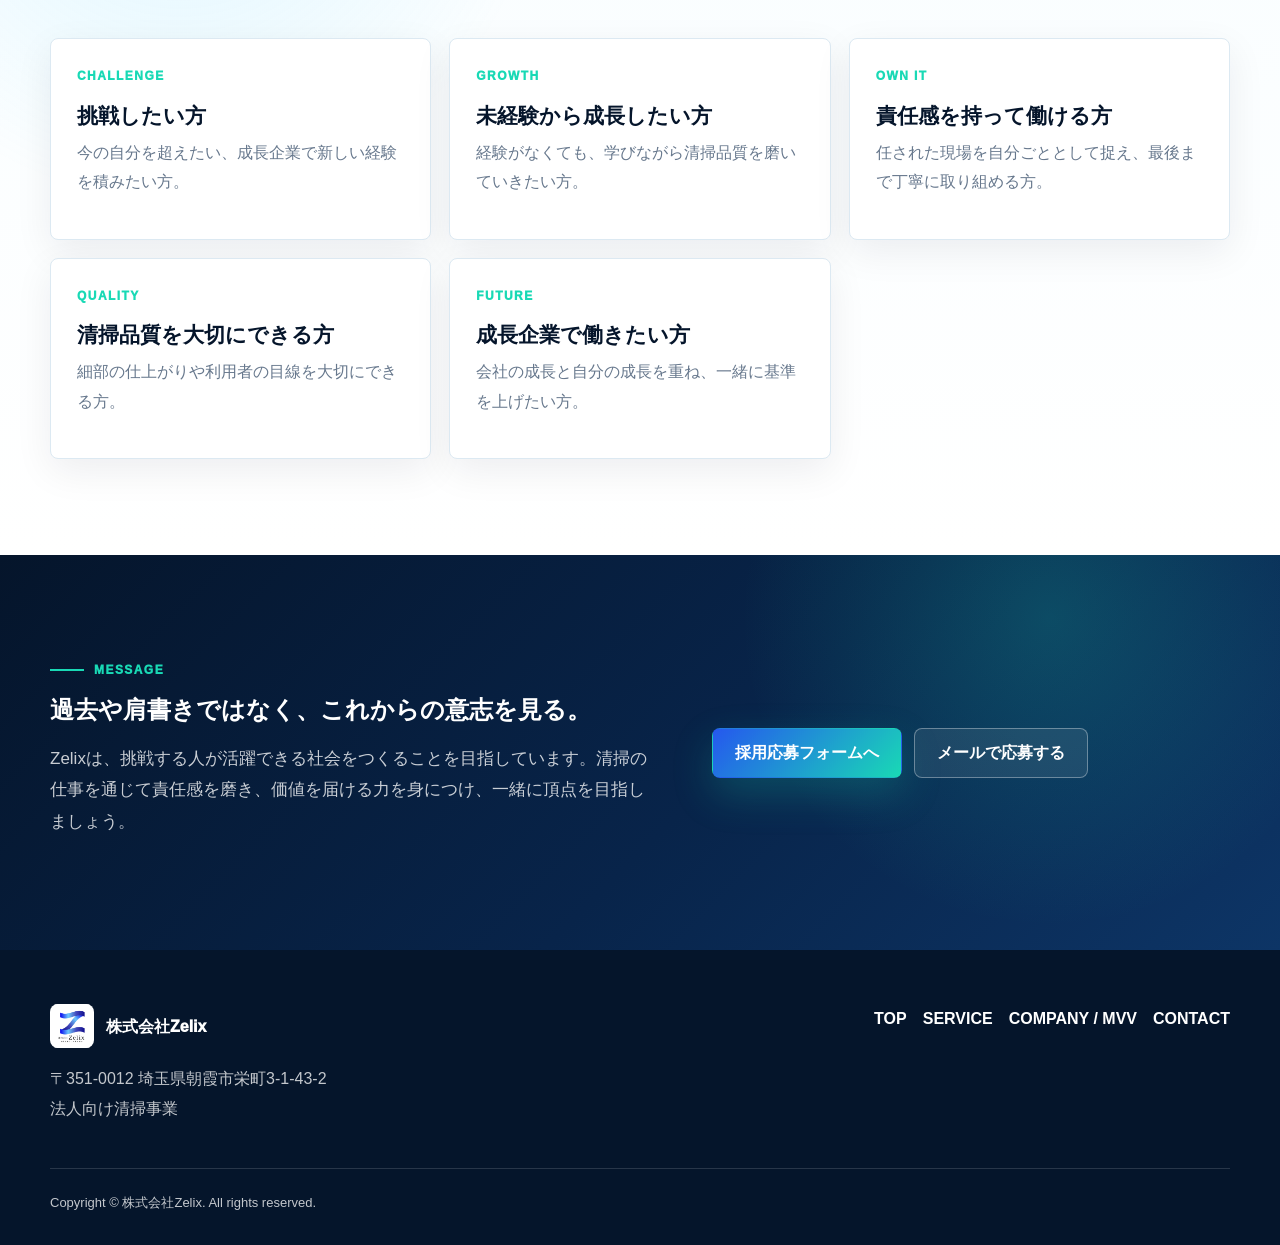
==== commit d2b7c4cb: "Update recruit salary range" ====
--- a/careers.html
+++ b/careers.html
@@ -4,7 +4,7 @@
   <meta charset="utf-8">
   <meta name="viewport" content="width=device-width, initial-scale=1">
   <title>RECRUIT | 株式会社Zelix</title>
-  <meta name="description" content="株式会社Zelixの採用情報。清掃スタッフを募集しています。月給30万円前後、普通自動車免許必須、未経験可。清掃求人 埼玉・朝霞市。">
+  <meta name="description" content="株式会社Zelixの採用情報。清掃スタッフを募集しています。月給28万円〜35万円、普通自動車免許必須、未経験可。清掃求人 埼玉・朝霞市。">
   <meta property="og:title" content="RECRUIT | 株式会社Zelix">
   <meta property="og:description" content="ZeroからZenithへ。挑戦したい方、未経験から成長したい方を歓迎します。">
   <meta property="og:type" content="website">
@@ -47,7 +47,7 @@
           <table class="table">
             <tbody>
               <tr><th>募集職種</th><td>清掃スタッフ</td></tr>
-              <tr><th>給与</th><td>月給30万円前後<br>※経験・能力考慮</td></tr>
+              <tr><th>給与</th><td>月給28万円〜35万円<br>※経験・能力により決定</td></tr>
               <tr><th>応募条件</th><td>普通自動車免許必須<br>未経験可</td></tr>
               <tr><th>仕事内容</th><td>民泊清掃、マンション共用部清掃、工場清掃、社員寮清掃、その他法人向け清掃</td></tr>
             </tbody>
--- a/styles.css
+++ b/styles.css
@@ -297,41 +297,25 @@
   box-shadow: 0 36px 96px rgba(0, 0, 0, 0.28);
 }
 
-.hero-logo-crop {
-  position: absolute;
-  inset: 28px 46px 118px;
-  z-index: 1;
-  overflow: hidden;
-}
-
-.hero-logo-crop::after {
-  content: "";
-  position: absolute;
-  left: 0;
-  right: 0;
-  bottom: 0;
-  height: 72px;
-  background: linear-gradient(180deg, rgba(14, 52, 86, 0), rgba(14, 52, 86, 0.96) 58%, rgba(14, 52, 86, 1));
-}
-
 .hero-visual::before {
   content: "";
   position: absolute;
-  inset: auto -12% 18% -12%;
-  height: 150px;
+  inset: auto -12% 30% -12%;
+  height: 170px;
   background: linear-gradient(90deg, rgba(37, 88, 238, 0.92), rgba(103, 213, 255, 0.88), rgba(5, 21, 43, 0.66));
   clip-path: polygon(0 44%, 18% 60%, 45% 42%, 73% 22%, 100% 36%, 100% 62%, 74% 48%, 48% 64%, 20% 82%, 0 66%);
-  opacity: 0.48;
-}
-
-.hero-visual img {
+  opacity: 0.72;
+}
+
+.hero-visual::after {
+  content: "";
   position: absolute;
-  left: 50%;
-  top: 50%;
-  width: min(520px, 122%);
-  max-width: none;
-  transform: translate(-50%, -40%);
-  filter: drop-shadow(0 28px 54px rgba(0, 0, 0, 0.36));
+  inset: 42px 42px auto auto;
+  width: 46%;
+  height: 42%;
+  border-radius: 50%;
+  background: radial-gradient(circle, rgba(25, 217, 181, 0.28), transparent 64%);
+  filter: blur(2px);
 }
 
 .hero-visual strong {
@@ -352,6 +336,10 @@
   margin-bottom: 38px;
 }
 
+.contact-head {
+  max-width: 100%;
+}
+
 .section-head h2,
 .page-hero h1 {
   margin-bottom: 14px;
@@ -359,9 +347,14 @@
 }
 
 .contact-title {
-  font-size: clamp(32px, 4.2vw, 54px);
-  word-break: keep-all;
-  overflow-wrap: normal;
+  display: block;
+  width: 100%;
+  max-width: 100%;
+  font-size: clamp(26px, 3.2vw, 42px) !important;
+  line-height: 1.18;
+  white-space: nowrap !important;
+  word-break: keep-all !important;
+  overflow-wrap: normal !important;
 }
 
 .section-head p,
@@ -804,10 +797,6 @@
     min-height: 360px;
   }
 
-  .hero-visual img {
-    width: min(360px, 90%);
-  }
-
   .card,
   .service-card,
   .value-card,
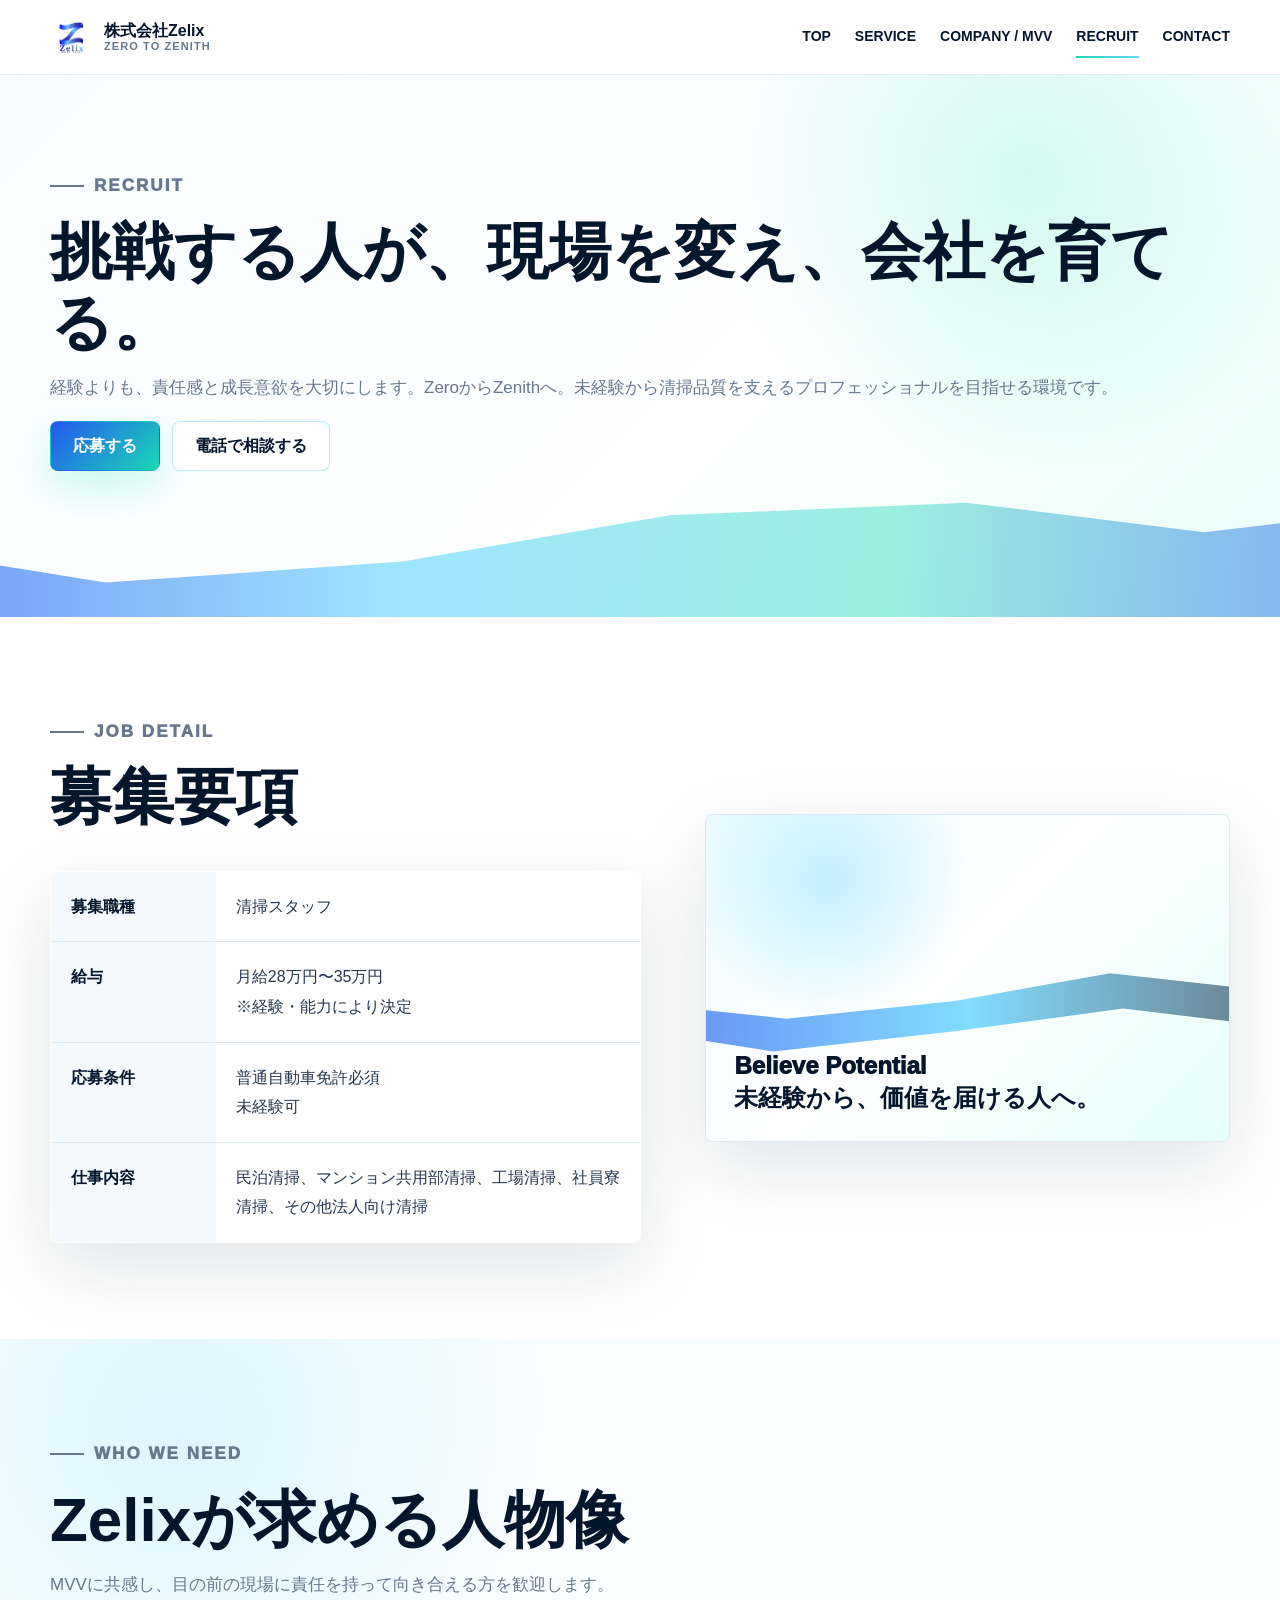
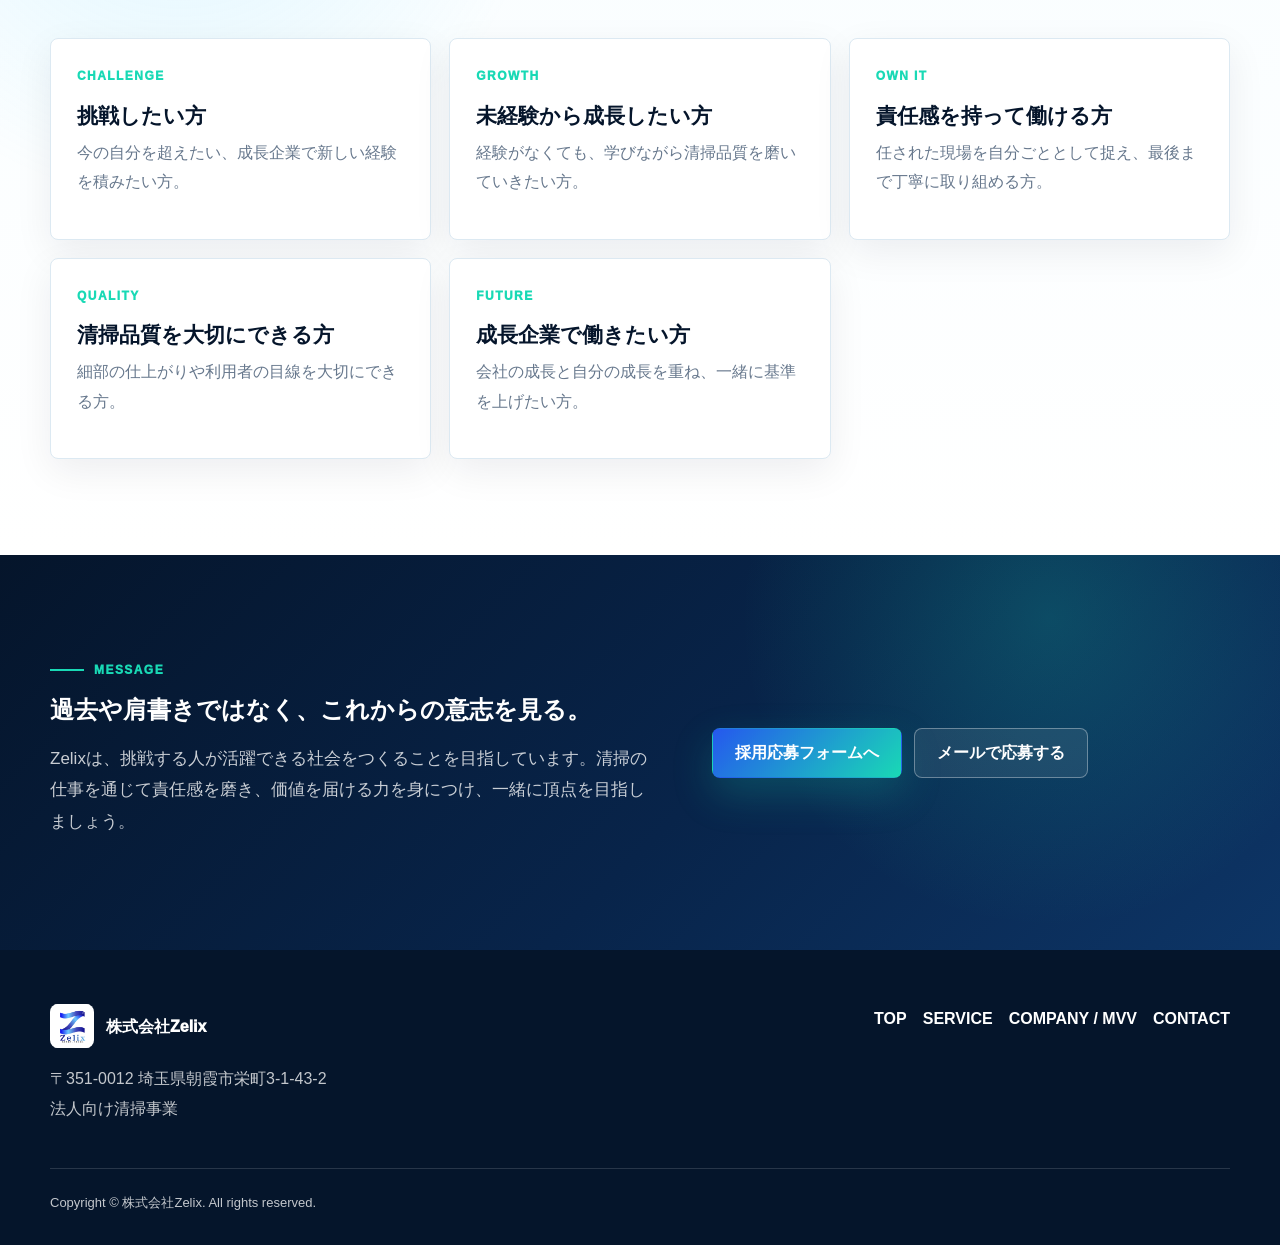
==== commit 44c6743a: "Replace displayed logo with new design" ====
--- a/careers.html
+++ b/careers.html
@@ -8,7 +8,7 @@
   <meta property="og:title" content="RECRUIT | 株式会社Zelix">
   <meta property="og:description" content="ZeroからZenithへ。挑戦したい方、未経験から成長したい方を歓迎します。">
   <meta property="og:type" content="website">
-  <meta property="og:image" content="assets/zelix-logo-glow.png">
+  <meta property="og:image" content="assets/zelix-logo.jpg">
   <link rel="icon" href="assets/zelix-logo.jpg">
   <link rel="stylesheet" href="styles.css">
 </head>
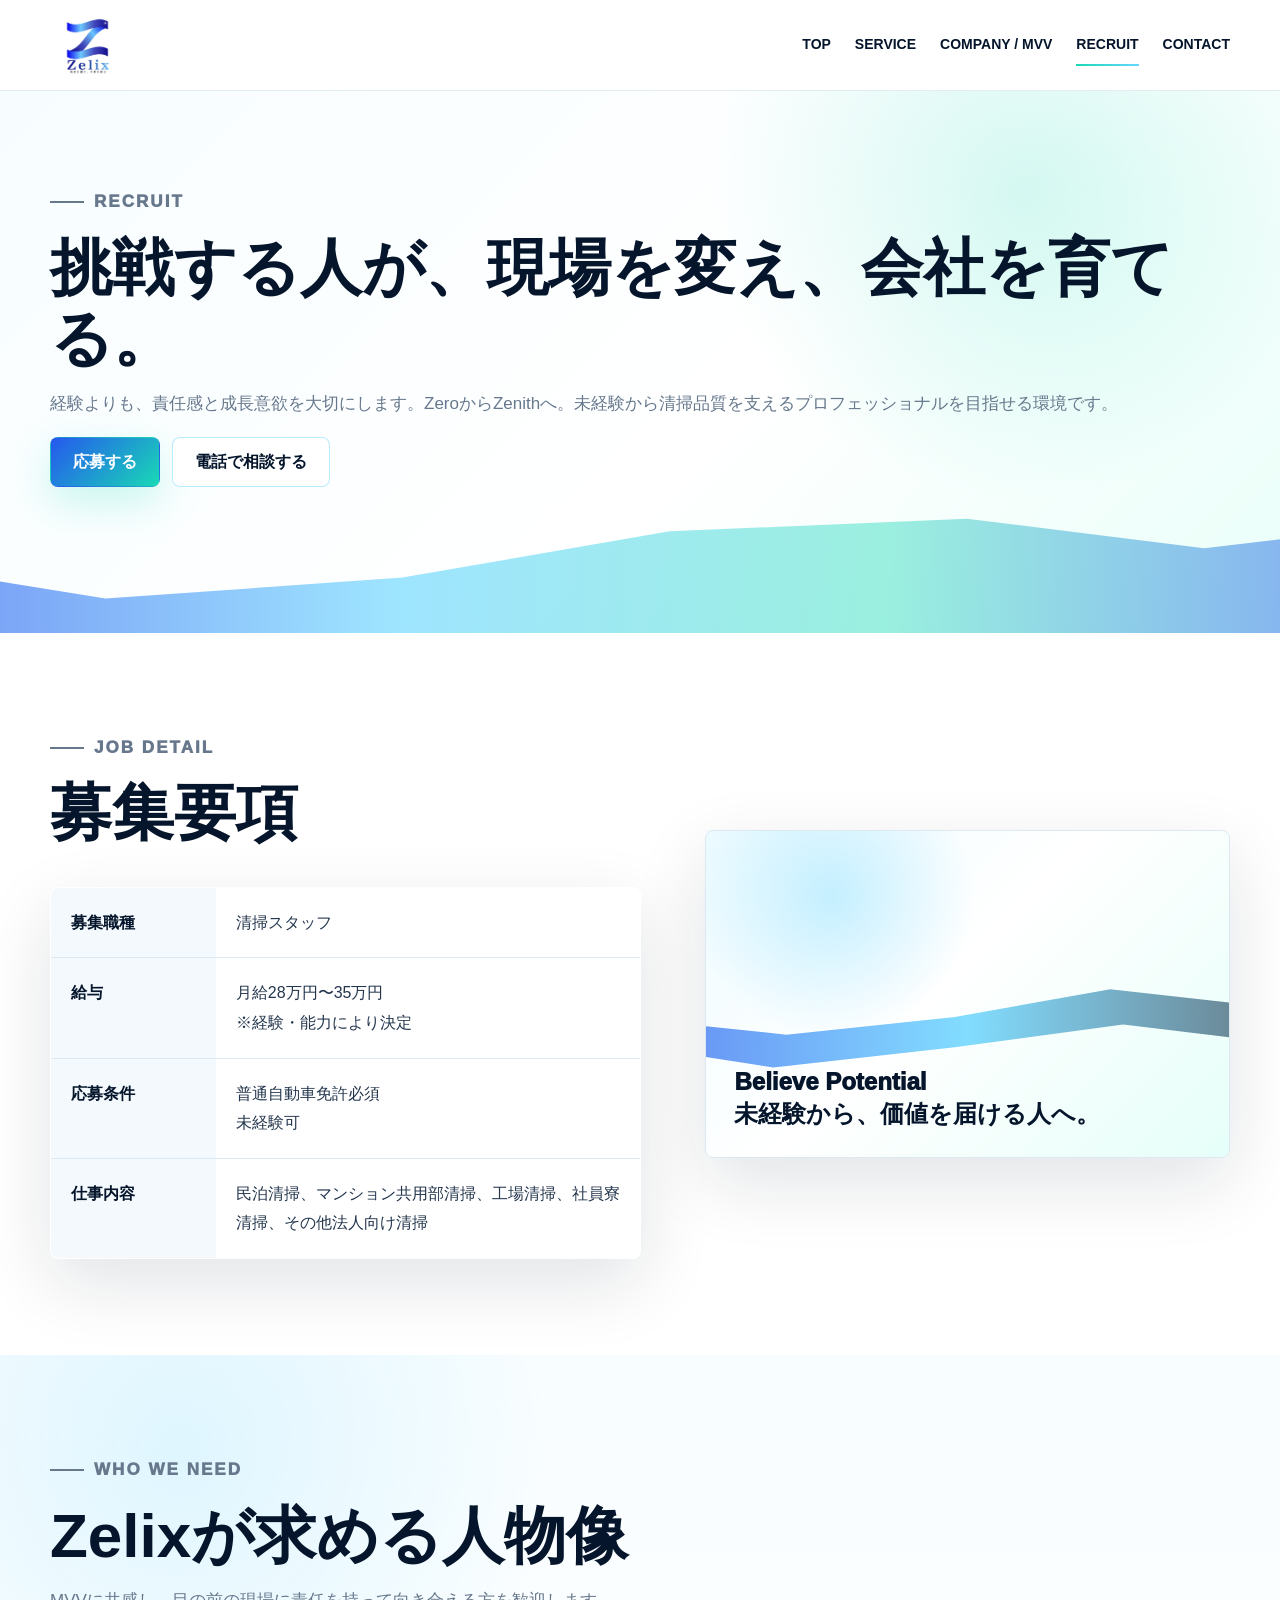
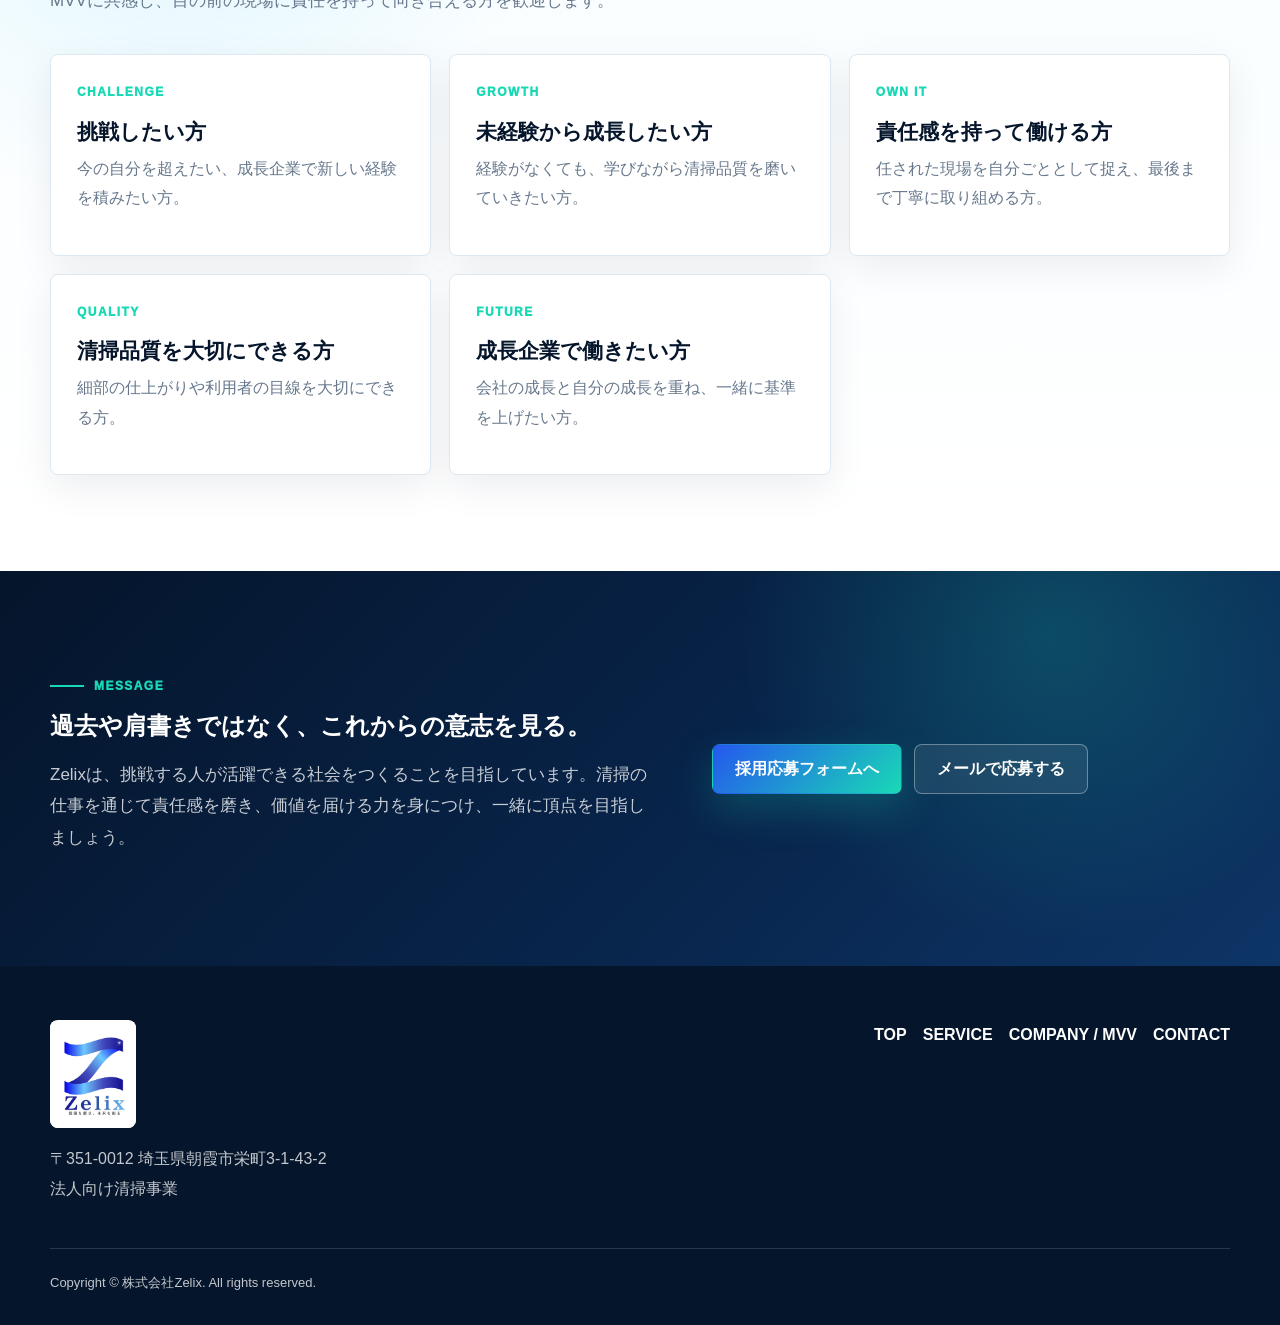
==== commit 1c93a8d8: "Show new logo without adjacent text" ====
--- a/careers.html
+++ b/careers.html
@@ -15,7 +15,7 @@
 <body>
   <header class="site-header">
     <div class="nav">
-      <a class="brand" href="index.html"><img src="assets/zelix-logo.jpg" alt="株式会社Zelix ロゴ"><span>株式会社Zelix<small>Zero to Zenith</small></span></a>
+      <a class="brand" href="index.html"><img src="assets/zelix-logo.jpg" alt="株式会社Zelix ロゴ"></a>
       <button class="menu-toggle" type="button" aria-expanded="false" aria-label="メニュー">≡</button>
       <nav class="nav-links" aria-label="主要ナビゲーション">
         <a href="index.html">TOP</a>
@@ -88,7 +88,7 @@
 
   <footer class="site-footer">
     <div class="container footer-grid">
-      <div><a class="footer-brand" href="index.html"><img src="assets/zelix-logo.jpg" alt="">株式会社Zelix</a><p>〒351-0012 埼玉県朝霞市栄町3-1-43-2<br>法人向け清掃事業</p></div>
+      <div><a class="footer-brand" href="index.html"><img src="assets/zelix-logo.jpg" alt="株式会社Zelix ロゴ"></a><p>〒351-0012 埼玉県朝霞市栄町3-1-43-2<br>法人向け清掃事業</p></div>
       <nav class="footer-links" aria-label="フッターナビゲーション"><a href="index.html">TOP</a><a href="services.html">SERVICE</a><a href="company.html">COMPANY / MVV</a><a href="index.html#contact">CONTACT</a></nav>
     </div>
     <div class="container copyright">Copyright © 株式会社Zelix. All rights reserved.</div>
--- a/styles.css
+++ b/styles.css
@@ -55,7 +55,7 @@
 
 .nav {
   width: min(1180px, calc(100% - 32px));
-  min-height: 74px;
+  min-height: 90px;
   margin: 0 auto;
   display: flex;
   align-items: center;
@@ -66,15 +66,14 @@
 .brand {
   display: inline-flex;
   align-items: center;
-  gap: 12px;
   color: var(--navy);
   font-weight: 900;
   line-height: 1.2;
 }
 
 .brand img {
-  width: 42px;
-  height: 42px;
+  width: 74px;
+  height: 74px;
   object-fit: contain;
 }
 
@@ -685,15 +684,14 @@
 .footer-brand {
   display: inline-flex;
   align-items: center;
-  gap: 12px;
   margin-bottom: 16px;
   color: var(--paper);
   font-weight: 950;
 }
 
 .footer-brand img {
-  width: 44px;
-  height: 44px;
+  width: 86px;
+  height: 108px;
   object-fit: contain;
   background: var(--paper);
   border-radius: var(--radius);
@@ -723,7 +721,7 @@
 
   .nav-links {
     position: absolute;
-    top: 74px;
+    top: 90px;
     left: 16px;
     right: 16px;
     display: none;
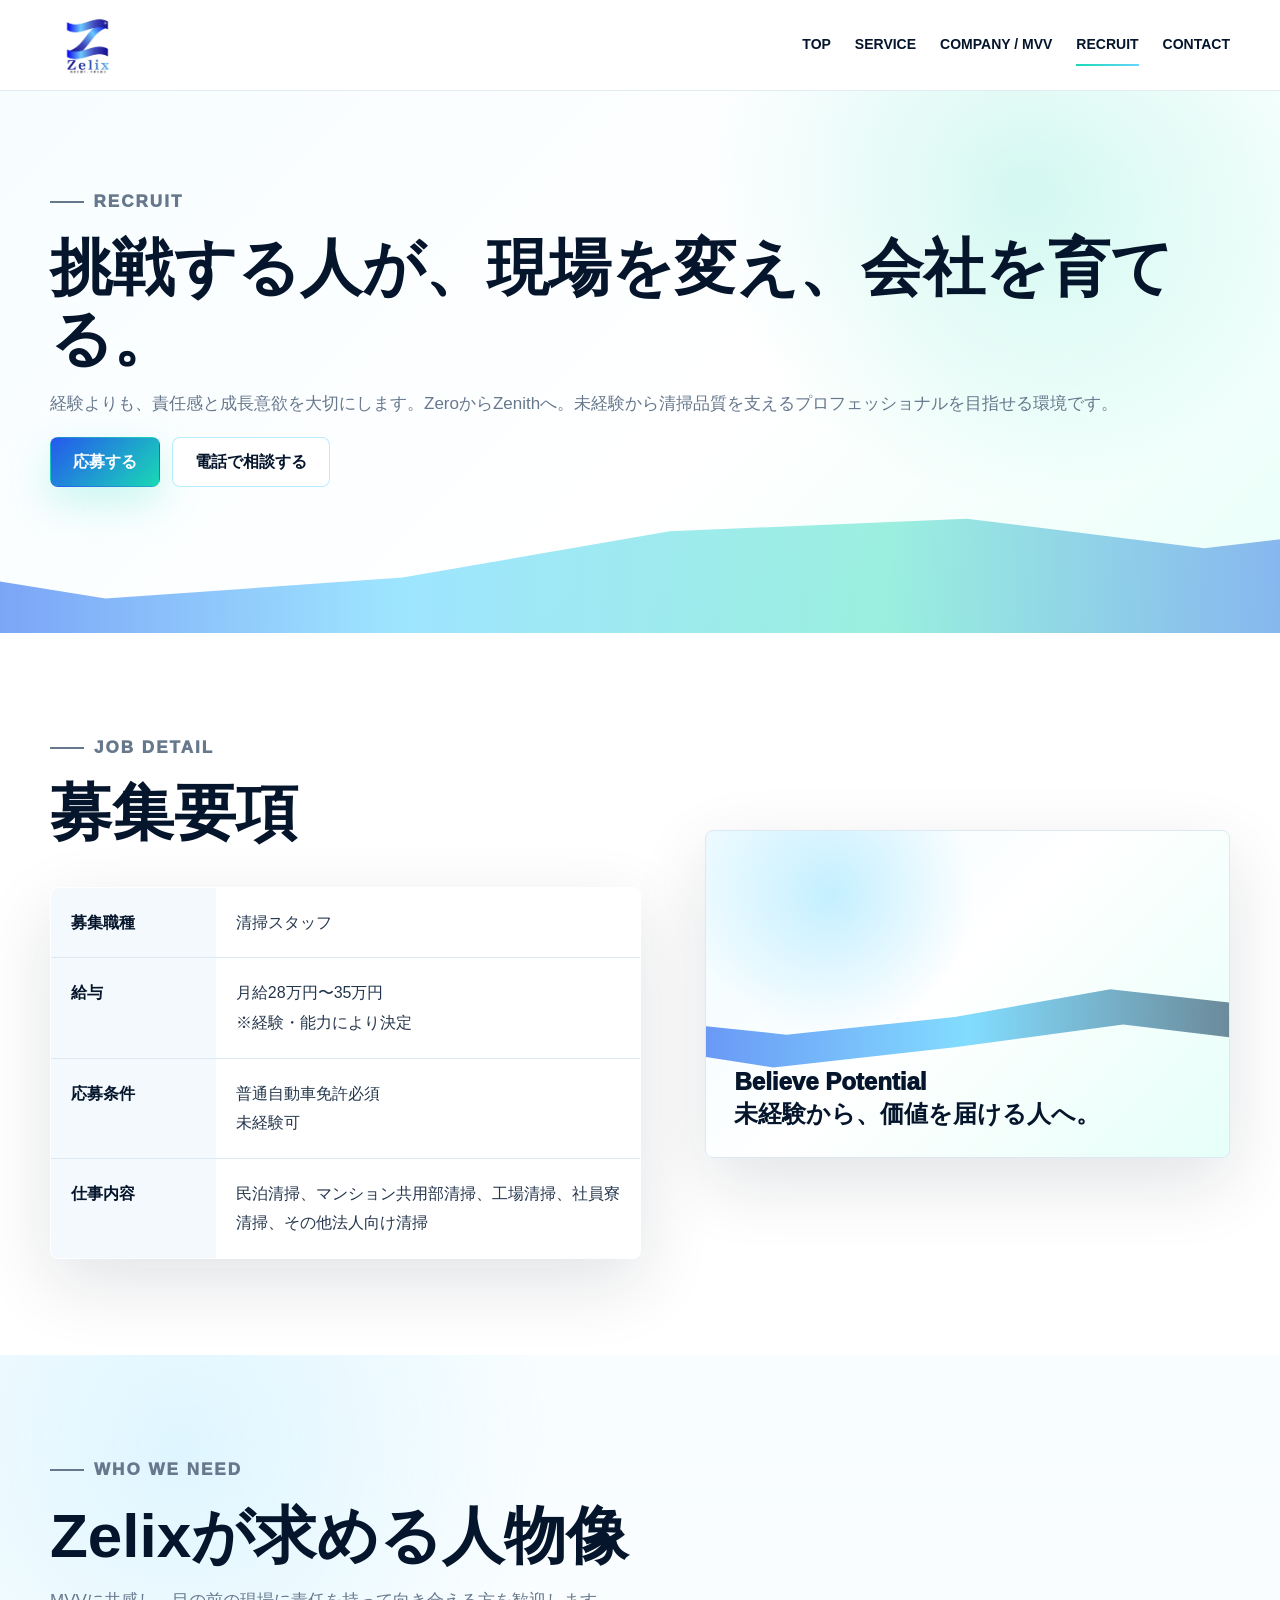
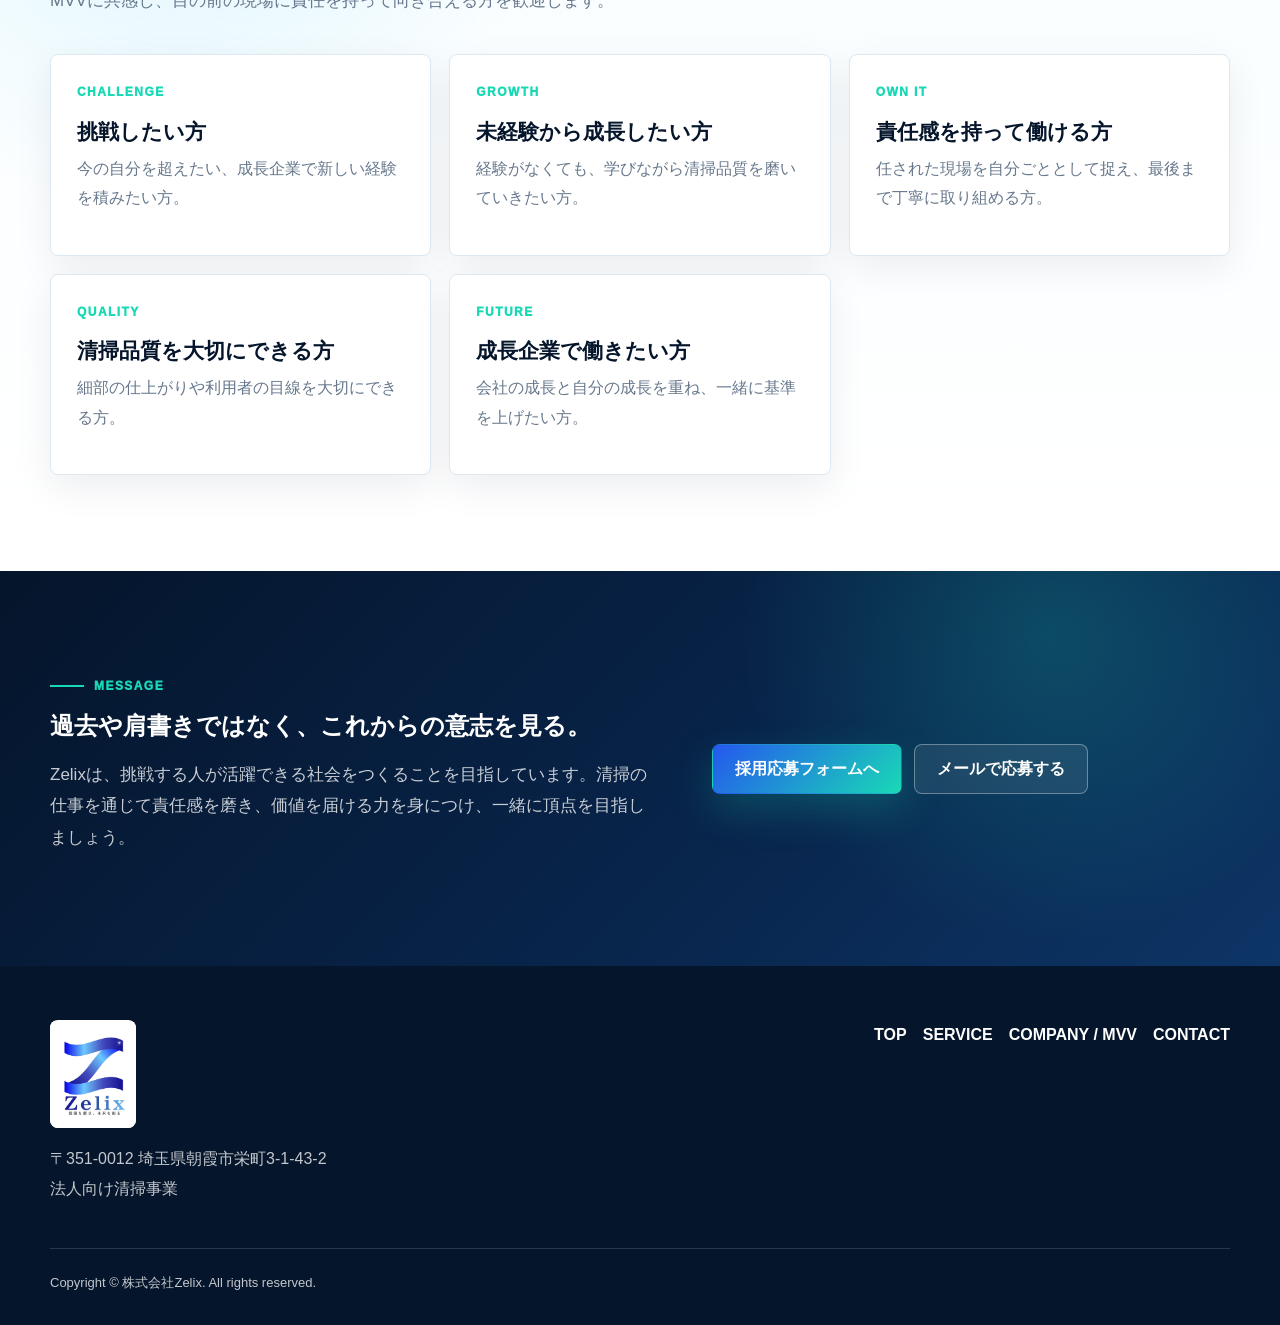
==== commit de3a1a8c: "Update phone number and enhance site motion" ====
--- a/careers.html
+++ b/careers.html
@@ -33,7 +33,7 @@
         <p class="eyebrow">Recruit</p>
         <h1>挑戦する人が、現場を変え、会社を育てる。</h1>
         <p>経験よりも、責任感と成長意欲を大切にします。ZeroからZenithへ。未経験から清掃品質を支えるプロフェッショナルを目指せる環境です。</p>
-        <div class="actions"><a class="btn btn-primary" href="index.html#contact">応募する</a><a class="btn btn-light" href="tel:09079492889">電話で相談する</a></div>
+        <div class="actions"><a class="btn btn-primary" href="index.html#contact">応募する</a><a class="btn btn-light" href="tel:07091093835">電話で相談する</a></div>
       </div>
     </section>
 
@@ -81,7 +81,7 @@
           <h2>過去や肩書きではなく、これからの意志を見る。</h2>
           <p class="lead">Zelixは、挑戦する人が活躍できる社会をつくることを目指しています。清掃の仕事を通じて責任感を磨き、価値を届ける力を身につけ、一緒に頂点を目指しましょう。</p>
         </div>
-        <div class="actions"><a class="btn btn-primary" href="index.html#contact">採用応募フォームへ</a><a class="btn btn-ghost" href="mailto:uzawa@zelix-jp.com?subject=採用応募について">メールで応募する</a></div>
+        <div class="actions"><a class="btn btn-primary" href="index.html#contact">採用応募フォームへ</a><a class="btn btn-ghost" href="mailto:info@zelix-jp.com?subject=採用応募について">メールで応募する</a></div>
       </div>
     </section>
   </main>
--- a/styles.css
+++ b/styles.css
@@ -14,6 +14,7 @@
   --soft: #f5fbfe;
   --radius: 8px;
   --shadow: 0 24px 72px rgba(5, 21, 43, 0.12);
+  --scroll-progress: 0;
 }
 
 * {
@@ -51,6 +52,24 @@
   background: rgba(255, 255, 255, 0.92);
   border-bottom: 1px solid rgba(220, 233, 242, 0.86);
   backdrop-filter: blur(18px);
+  transition: background-color 300ms ease, box-shadow 300ms ease;
+}
+
+.site-header::after {
+  content: "";
+  position: absolute;
+  left: 0;
+  right: 0;
+  bottom: -1px;
+  height: 2px;
+  background: linear-gradient(90deg, var(--blue), var(--sky), var(--emerald));
+  transform: scaleX(var(--scroll-progress));
+  transform-origin: left;
+}
+
+.site-header.is-scrolled {
+  background: rgba(255, 255, 255, 0.97);
+  box-shadow: 0 10px 34px rgba(5, 21, 43, 0.08);
 }
 
 .nav {
@@ -75,6 +94,12 @@
   width: 74px;
   height: 74px;
   object-fit: contain;
+  transition: transform 360ms cubic-bezier(0.2, 0.7, 0.2, 1), filter 360ms ease;
+}
+
+.brand:hover img {
+  transform: translateY(-2px) scale(1.025);
+  filter: drop-shadow(0 10px 18px rgba(37, 88, 238, 0.18));
 }
 
 .brand small {
@@ -202,6 +227,16 @@
     linear-gradient(135deg, #041226 0%, #09284e 54%, #0b3867 100%);
 }
 
+.hero::after {
+  content: "";
+  position: absolute;
+  inset: -24% -40%;
+  background: linear-gradient(108deg, transparent 38%, rgba(103, 213, 255, 0.08) 49%, rgba(255, 255, 255, 0.05) 52%, transparent 62%);
+  transform: translateX(-28%);
+  animation: ambient-sweep 10s ease-in-out infinite;
+  pointer-events: none;
+}
+
 .hero::before,
 .page-hero::before,
 .wave-band::before {
@@ -214,6 +249,10 @@
   background: linear-gradient(90deg, rgba(37, 88, 238, 0.86), rgba(103, 213, 255, 0.86), rgba(25, 217, 181, 0.56), rgba(37, 88, 238, 0.7));
   clip-path: polygon(0 42%, 14% 58%, 34% 48%, 52% 26%, 72% 20%, 88% 34%, 100% 24%, 100% 100%, 0 100%);
   opacity: 0.74;
+}
+
+.hero::before {
+  animation: wave-drift 9s ease-in-out infinite alternate;
 }
 
 .hero-grid {
@@ -229,6 +268,10 @@
   align-items: center;
 }
 
+.hero-grid > div:first-child {
+  animation: hero-copy-in 900ms 80ms both cubic-bezier(0.18, 0.72, 0.2, 1);
+}
+
 .hero h1 {
   margin-bottom: 22px;
   color: var(--paper);
@@ -250,6 +293,8 @@
 }
 
 .btn {
+  position: relative;
+  overflow: hidden;
   display: inline-flex;
   align-items: center;
   justify-content: center;
@@ -262,6 +307,23 @@
   transition: transform 180ms ease, border-color 180ms ease, box-shadow 180ms ease;
 }
 
+.btn::after {
+  content: "";
+  position: absolute;
+  top: -80%;
+  bottom: -80%;
+  left: -55%;
+  width: 34%;
+  background: linear-gradient(90deg, transparent, rgba(255, 255, 255, 0.42), transparent);
+  transform: rotate(18deg) translateX(-180%);
+  transition: transform 620ms cubic-bezier(0.2, 0.7, 0.2, 1);
+  pointer-events: none;
+}
+
+.btn:hover::after {
+  transform: rotate(18deg) translateX(560%);
+}
+
 .btn:hover {
   transform: translateY(-2px);
 }
@@ -285,6 +347,8 @@
 }
 
 .hero-visual {
+  --tilt-x: 0deg;
+  --tilt-y: 0deg;
   position: relative;
   min-height: 520px;
   border: 1px solid rgba(255, 255, 255, 0.18);
@@ -294,6 +358,14 @@
     radial-gradient(circle at 28% 24%, rgba(103, 213, 255, 0.36), transparent 28%),
     linear-gradient(145deg, rgba(255, 255, 255, 0.16), rgba(255, 255, 255, 0.05));
   box-shadow: 0 36px 96px rgba(0, 0, 0, 0.28);
+  transform: perspective(1100px) rotateX(var(--tilt-x)) rotateY(var(--tilt-y));
+  transform-style: preserve-3d;
+  transition: transform 500ms cubic-bezier(0.2, 0.7, 0.2, 1), box-shadow 500ms ease;
+  animation: visual-in 1100ms 180ms both cubic-bezier(0.18, 0.72, 0.2, 1);
+}
+
+.hero-visual:hover {
+  box-shadow: 0 44px 110px rgba(0, 0, 0, 0.34), 0 0 46px rgba(103, 213, 255, 0.08);
 }
 
 .hero-visual::before {
@@ -304,17 +376,18 @@
   background: linear-gradient(90deg, rgba(37, 88, 238, 0.92), rgba(103, 213, 255, 0.88), rgba(5, 21, 43, 0.66));
   clip-path: polygon(0 44%, 18% 60%, 45% 42%, 73% 22%, 100% 36%, 100% 62%, 74% 48%, 48% 64%, 20% 82%, 0 66%);
   opacity: 0.72;
+  animation: visual-wave 7s ease-in-out infinite alternate;
 }
 
 .hero-visual::after {
   content: "";
   position: absolute;
-  inset: 42px 42px auto auto;
-  width: 46%;
-  height: 42%;
-  border-radius: 50%;
-  background: radial-gradient(circle, rgba(25, 217, 181, 0.28), transparent 64%);
-  filter: blur(2px);
+  inset: 18px;
+  border: 1px solid rgba(255, 255, 255, 0.1);
+  border-radius: 5px;
+  background: linear-gradient(112deg, transparent 30%, rgba(103, 213, 255, 0.1) 48%, transparent 65%);
+  background-size: 240% 100%;
+  animation: frame-light 8s ease-in-out infinite;
 }
 
 .hero-visual strong {
@@ -405,6 +478,12 @@
     radial-gradient(circle at 24% 20%, rgba(103, 213, 255, 0.35), transparent 30%),
     linear-gradient(135deg, #eefbff, #ffffff 46%, #e6fff9);
   box-shadow: var(--shadow);
+  transition: transform 420ms cubic-bezier(0.2, 0.7, 0.2, 1), box-shadow 420ms ease;
+}
+
+.media-frame:hover {
+  transform: translateY(-5px);
+  box-shadow: 0 30px 80px rgba(5, 21, 43, 0.17);
 }
 
 .media-frame::after {
@@ -416,6 +495,7 @@
   height: 126px;
   background: linear-gradient(90deg, rgba(37, 88, 238, 0.7), rgba(103, 213, 255, 0.82), rgba(5, 21, 43, 0.58));
   clip-path: polygon(0 48%, 22% 60%, 48% 46%, 72% 24%, 100% 40%, 100% 68%, 74% 52%, 48% 70%, 20% 86%, 0 70%);
+  animation: media-wave 8s ease-in-out infinite alternate;
 }
 
 .media-frame span {
@@ -456,6 +536,38 @@
   border-radius: var(--radius);
   background: var(--paper);
   box-shadow: 0 12px 38px rgba(5, 21, 43, 0.07);
+  position: relative;
+  overflow: hidden;
+  transition: transform 360ms cubic-bezier(0.2, 0.7, 0.2, 1), border-color 360ms ease, box-shadow 360ms ease;
+}
+
+.card::after,
+.service-card::after,
+.value-card::after {
+  content: "";
+  position: absolute;
+  top: 0;
+  left: 0;
+  right: 0;
+  height: 2px;
+  background: linear-gradient(90deg, var(--blue), var(--sky), var(--emerald));
+  transform: scaleX(0);
+  transform-origin: left;
+  transition: transform 420ms ease;
+}
+
+.card:hover,
+.service-card:hover,
+.value-card:hover {
+  transform: translateY(-6px);
+  border-color: rgba(103, 213, 255, 0.56);
+  box-shadow: 0 24px 60px rgba(5, 21, 43, 0.12);
+}
+
+.card:hover::after,
+.service-card:hover::after,
+.value-card:hover::after {
+  transform: scaleX(1);
 }
 
 .card,
@@ -531,6 +643,10 @@
 }
 
 .page-hero .container {
+  animation: hero-copy-in 800ms 60ms both cubic-bezier(0.18, 0.72, 0.2, 1);
+}
+
+.page-hero .container {
   position: relative;
   z-index: 1;
 }
@@ -565,6 +681,8 @@
 }
 
 .mvv-hero {
+  position: relative;
+  overflow: hidden;
   padding: 42px;
   border: 1px solid rgba(255, 255, 255, 0.18);
   border-radius: var(--radius);
@@ -573,6 +691,63 @@
     radial-gradient(circle at 8% 82%, rgba(37, 88, 238, 0.28), transparent 34%),
     linear-gradient(135deg, #061a35 0%, #0a2b55 58%, #0d3b68 100%);
   box-shadow: 0 28px 76px rgba(0, 0, 0, 0.22);
+}
+
+.mvv-hero::after {
+  content: "";
+  position: absolute;
+  inset: 0;
+  background: linear-gradient(112deg, transparent 35%, rgba(103, 213, 255, 0.08) 50%, transparent 65%);
+  background-size: 230% 100%;
+  animation: frame-light 9s ease-in-out infinite;
+  pointer-events: none;
+}
+
+.reveal {
+  opacity: 0;
+  transform: translateY(26px);
+  transition: opacity 720ms var(--reveal-delay, 0ms) ease, transform 720ms var(--reveal-delay, 0ms) cubic-bezier(0.18, 0.72, 0.2, 1);
+}
+
+.reveal.is-visible {
+  opacity: 1;
+  transform: translateY(0);
+}
+
+@keyframes hero-copy-in {
+  from { opacity: 0; transform: translateY(24px); }
+  to { opacity: 1; transform: translateY(0); }
+}
+
+@keyframes visual-in {
+  from { opacity: 0; transform: perspective(1100px) translateY(30px) scale(0.98); }
+  to { opacity: 1; transform: perspective(1100px) rotateX(var(--tilt-x)) rotateY(var(--tilt-y)); }
+}
+
+@keyframes ambient-sweep {
+  0%, 18% { transform: translateX(-28%); opacity: 0; }
+  42%, 65% { opacity: 1; }
+  82%, 100% { transform: translateX(34%); opacity: 0; }
+}
+
+@keyframes wave-drift {
+  from { transform: translate3d(-1.5%, 0, 0) scaleX(1.02); }
+  to { transform: translate3d(1.5%, -7px, 0) scaleX(1.04); }
+}
+
+@keyframes visual-wave {
+  from { transform: translate3d(-2%, 4px, 0) scaleX(1.02); }
+  to { transform: translate3d(2%, -8px, 0) scaleX(1.05); }
+}
+
+@keyframes media-wave {
+  from { transform: translate3d(-1.5%, 4px, 0) scaleX(1.02); }
+  to { transform: translate3d(1.5%, -5px, 0) scaleX(1.04); }
+}
+
+@keyframes frame-light {
+  0%, 15% { background-position: 180% 0; }
+  65%, 100% { background-position: -60% 0; }
 }
 
 .mvv-hero strong {
@@ -824,3 +999,23 @@
     padding-top: 8px;
   }
 }
+
+@media (prefers-reduced-motion: reduce) {
+  html {
+    scroll-behavior: auto;
+  }
+
+  *,
+  *::before,
+  *::after {
+    animation-duration: 0.01ms !important;
+    animation-iteration-count: 1 !important;
+    scroll-behavior: auto !important;
+    transition-duration: 0.01ms !important;
+  }
+
+  .reveal {
+    opacity: 1;
+    transform: none;
+  }
+}
